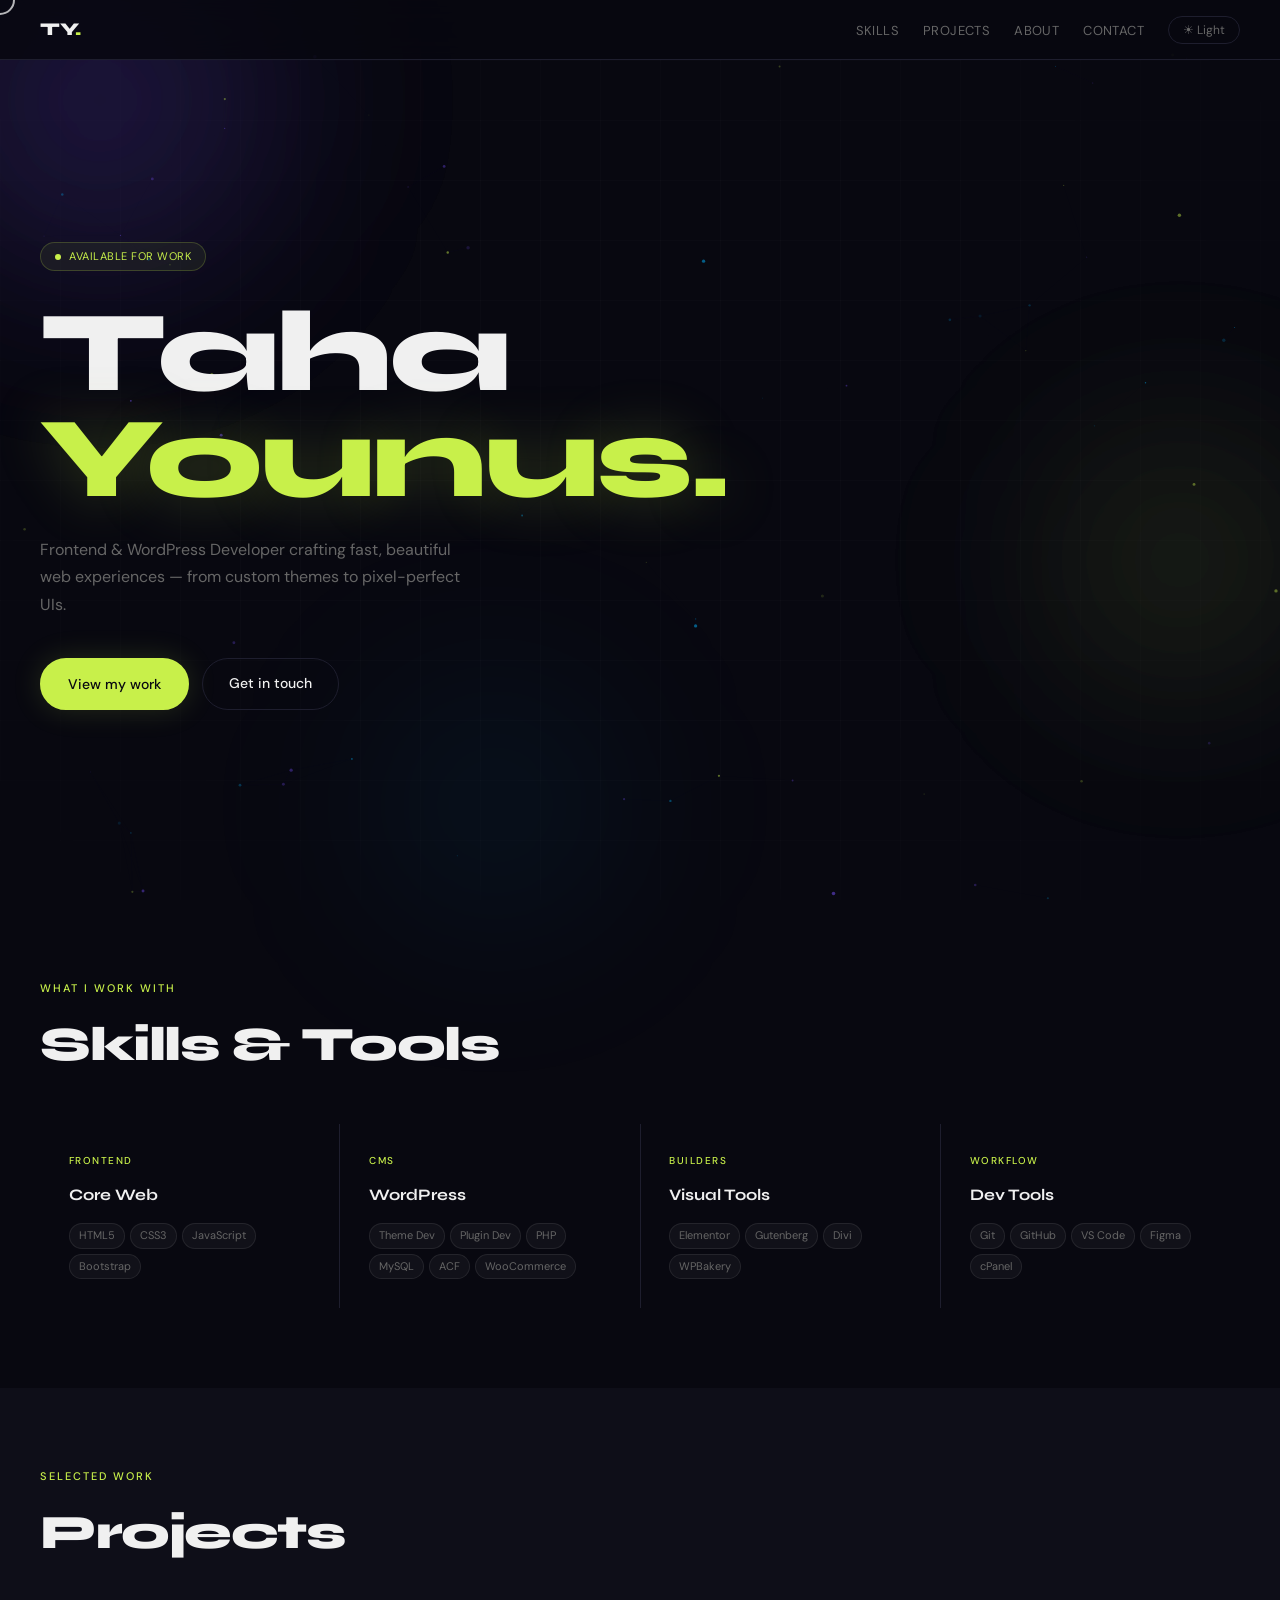
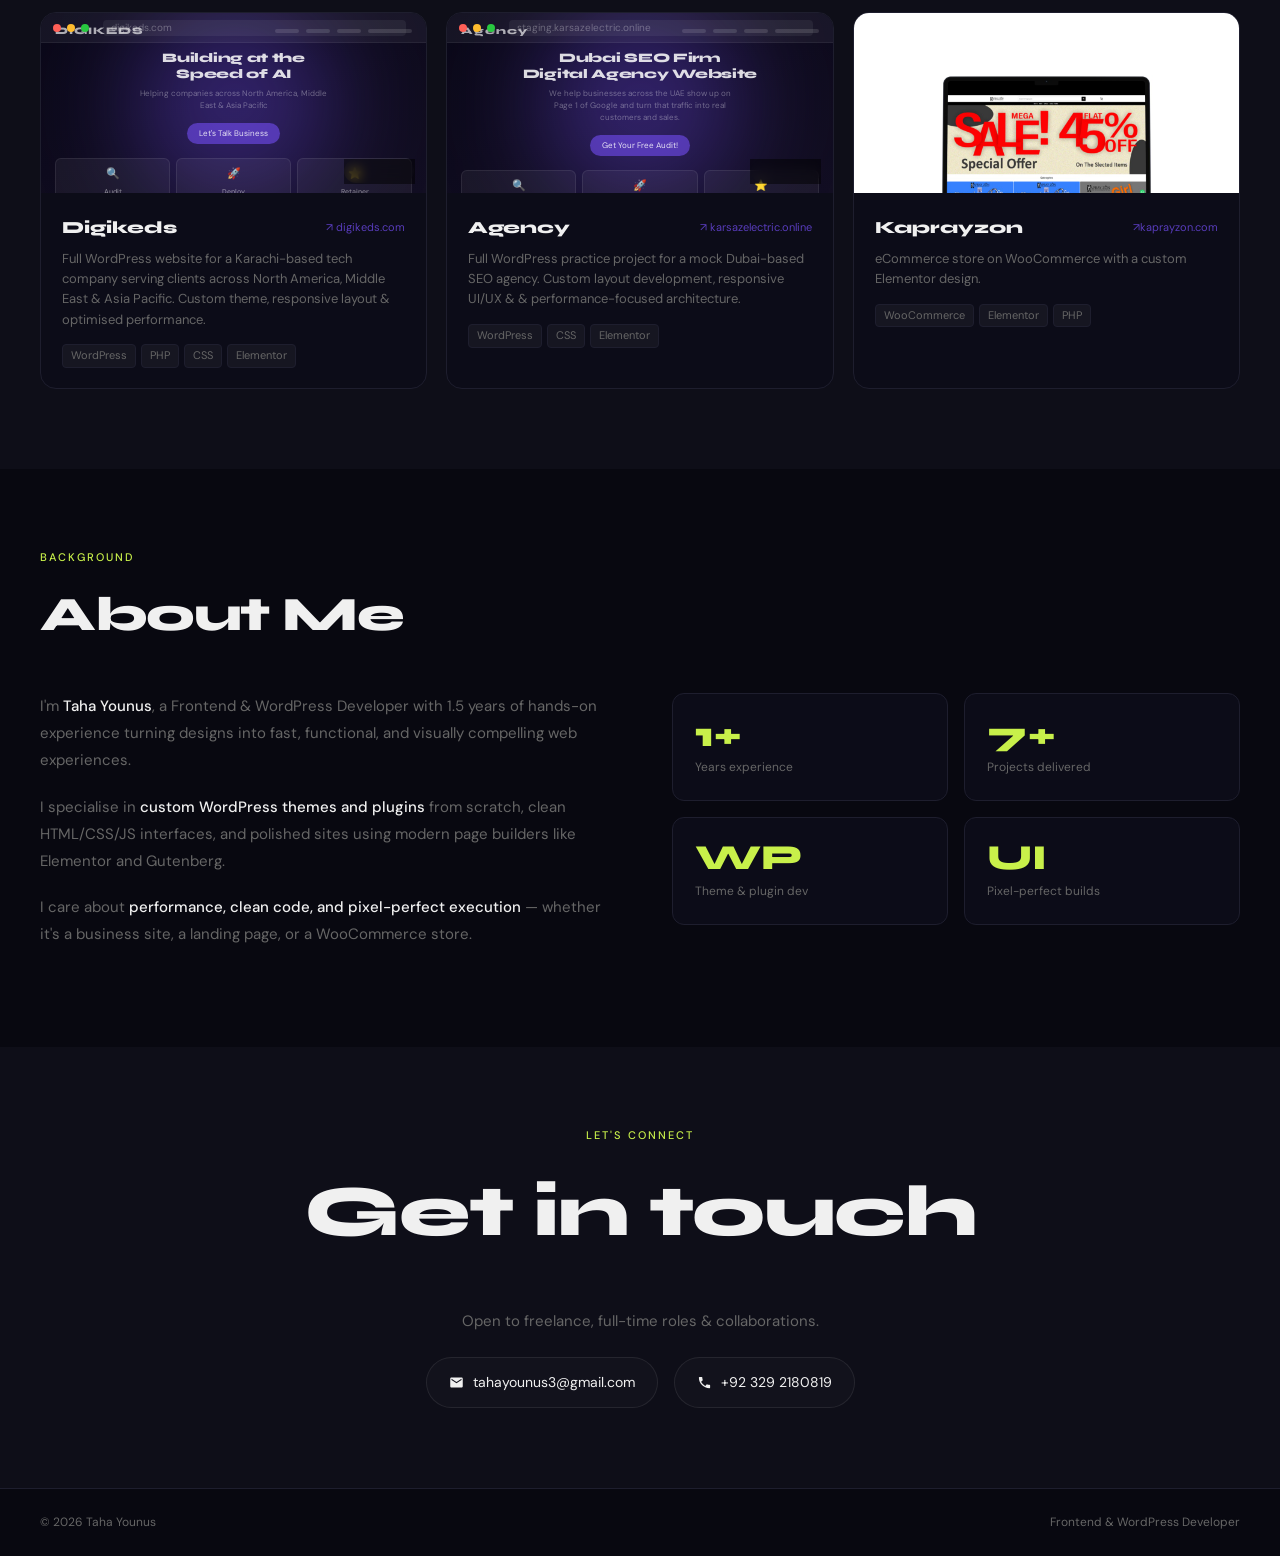
==== index.html @ 1179980c "Add files via upload" ====
<!doctype html><html lang="en"><head><meta charset="UTF-8" /><meta name="viewport" content="width=device-width, initial-scale=1.0" /><title>TY.Portfolio</title><link rel="stylesheet" href="./assets/style.css" /><link rel="stylesheet" href="./assets/responsive.css" /><link rel="icon" type="image/svg+xml" 
  href="data:image/svg+xml,<svg xmlns='http://www.w3.org/2000/svg' viewBox='0 0 100 100'><circle cx='50' cy='50' r='48' fill='%23111'/><text x='50%25' y='52%25' dominant-baseline='central' text-anchor='middle' font-family='sans-serif' font-weight='900' font-size='42' fill='%23ffffff'>TY<tspan fill='%23c8f04a'>.</tspan></text></svg>"></head><body><div class="cursor-outline"></div><div class="orb orb1"></div><div class="orb orb2"></div><div class="orb orb1"></div><div class="orb orb2"></div><div class="orb orb3"></div><div class="grid-overlay"></div><canvas id="bgc"></canvas><div class="wrap"><nav><div class="logo">TY<span class="logo-dot">.</span></div><div class="nav-right"><ul class="nav-links"><li><a href="#skills">Skills</a></li><li><a href="#projects">Projects</a></li><li><a href="#about">About</a></li><li><a href="#contact">Contact</a></li></ul><button class="mode-btn" id="modeBtn">☀ Light</button></div></nav><section class="hero"><div class="hero-badge"><span class="badge-dot"></span> Available for work </div><h1 class="hero-title"> Taha<br /><span class="hero-title-accent">Younus.</span></h1><p class="hero-sub"> Frontend &amp; WordPress Developer crafting fast, beautiful web experiences — from custom themes to pixel-perfect UIs. </p><div class="hero-btns"><a href="#projects" class="btn btn-primary">View my work</a><a href="#contact" class="btn btn-outline">Get in touch</a></div></section><section class="section" id="skills"><div class="sr"><p class="section-label">What I work with</p></div><div class="sr d1"><h2 class="section-title">Skills &amp; Tools</h2></div><div class="skills-wrap sr d2"><div class="skill-card"><p class="skill-cat">Frontend</p><h3>Core Web</h3><div class="tags"><span class="tag">HTML5</span><span class="tag">CSS3</span><span class="tag">JavaScript</span><span class="tag">Bootstrap</span></div></div><div class="skill-card"><p class="skill-cat">CMS</p><h3>WordPress</h3><div class="tags"><span class="tag">Theme Dev</span><span class="tag">Plugin Dev</span><span class="tag">PHP</span><span class="tag">MySQL</span><span class="tag">ACF</span><span class="tag">WooCommerce</span></div></div><div class="skill-card"><p class="skill-cat">Builders</p><h3>Visual Tools</h3><div class="tags"><span class="tag">Elementor</span><span class="tag">Gutenberg</span><span class="tag">Divi</span><span class="tag">WPBakery</span></div></div><div class="skill-card"><p class="skill-cat">Workflow</p><h3>Dev Tools</h3><div class="tags"><span class="tag">Git</span><span class="tag">GitHub</span><span class="tag">VS Code</span><span class="tag">Figma</span><span class="tag">cPanel</span></div></div></div></section><section class="section projects-section" id="projects"><div class="sr"><p class="section-label">Selected work</p></div><div class="sr d1"><h2 class="section-title">Projects</h2></div><div class="proj-grid"><div class="proj-card sr-s d1"><div class="proj-thumb t1"><div class="proj-glow"></div><div class="browser-bar"><span class="bdot r"></span><span class="bdot y"></span><span class="bdot g"></span><div class="url-bar">digikeds.com</div></div><div class="site-preview"><div class="fake-nav"><div class="fake-logo">DIGIKEDS</div><div class="fake-links"><div class="fake-link"></div><div class="fake-link"></div><div class="fake-link"></div><div class="fake-link" style="width:44px"></div></div></div><div class="fake-hero"><div class="fake-h1">Building at the<br />Speed of AI</div><div class="fake-sub"> Helping companies across North America, Middle East &amp; Asia Pacific </div><div class="fake-cta">Let's Talk Business</div></div><div class="fake-cards"><div class="fake-card"><div class="fake-icon">🔍</div><div class="fake-card-t">Audit</div></div><div class="fake-card"><div class="fake-icon">🚀</div><div class="fake-card-t">Deploy</div></div><div class="fake-card"><div class="fake-icon">⭐</div><div class="fake-card-t">Retainer</div></div></div></div><div class="live-badge"><span class="live-dot"></span> Live site </div></div><div class="proj-info"><div class="proj-meta"><h3>Digikeds</h3><a class="proj-ext-link" href="https://digikeds.com" target="_blank" rel="noopener" >↗ digikeds.com</a ></div><p> Full WordPress website for a Karachi-based tech company serving clients across North America, Middle East &amp; Asia Pacific. Custom theme, responsive layout &amp; optimised performance. </p><div class="proj-tech"><span>WordPress</span><span>PHP</span><span>CSS</span><span>Elementor</span></div></div></div><div class="proj-card sr-s d2"><div class="proj-thumb t1"><div class="proj-glow"></div><div class="browser-bar"><span class="bdot r"></span><span class="bdot y"></span><span class="bdot g"></span><div class="url-bar">staging.karsazelectric.online</div></div><div class="site-preview"><div class="fake-nav"><div class="fake-logo">Agency</div><div class="fake-links"><div class="fake-link"></div><div class="fake-link"></div><div class="fake-link"></div><div class="fake-link" style="width:44px"></div></div></div><div class="fake-hero"><div class="fake-h1"> Dubai SEO Firm<br />Digital Agency Website </div><div class="fake-sub"> We help businesses across the UAE show up on Page 1 of Google and turn that traffic into real customers and sales. </div><div class="fake-cta">Get Your Free Audit!</div></div><div class="fake-cards"><div class="fake-card"><div class="fake-icon">🔍</div><div class="fake-card-t">Audit</div></div><div class="fake-card"><div class="fake-icon">🚀</div><div class="fake-card-t">Deploy</div></div><div class="fake-card"><div class="fake-icon">⭐</div><div class="fake-card-t">Retainer</div></div></div></div><div class="live-badge"><span class="live-dot"></span> Live site </div></div><div class="proj-info"><div class="proj-meta"><h3>Agency</h3><a class="proj-ext-link" href="https://staging.karsazelectric.online" target="_blank" rel="noopener" >↗ karsazelectric.online</a ></div><p> Full WordPress practice project for a mock Dubai-based SEO agency. Custom layout development, responsive UI/UX &amp; & performance-focused architecture. </p><div class="proj-tech"><span>WordPress</span><span>CSS</span><span>Elementor</span></div></div></div><div class="proj-card sr-s d3"><div class="proj-thumb t3"><img src="./assets/smartmockups_lzhh2l6t.jpg" width="100%" alt="" /></div><div class="proj-info"><div class="proj-meta"><h3>Kaprayzon</h3><a class="proj-ext-link" href="https://staging.karsazelectric.online" target="_blank" rel="noopener" >↗kaprayzon.com</a ></div><p> eCommerce store on WooCommerce with a custom Elementor design. </p><div class="proj-tech"><span>WooCommerce</span><span>Elementor</span><span>PHP</span></div></div></div></div></section><section class="section" id="about"><div class="sr"><p class="section-label">Background</p></div><div class="sr d1"><h2 class="section-title">About Me</h2></div><div class="about-grid"><div class="about-text sr-l d2"><p> I'm <strong>Taha Younus</strong>, a Frontend &amp; WordPress Developer with 1.5 years of hands-on experience turning designs into fast, functional, and visually compelling web experiences. </p><p> I specialise in <strong>custom WordPress themes and plugins</strong> from scratch, clean HTML/CSS/JS interfaces, and polished sites using modern page builders like Elementor and Gutenberg. </p><p> I care about <strong >performance, clean code, and pixel-perfect execution</strong > — whether it's a business site, a landing page, or a WooCommerce store. </p></div><div class="stats-grid sr-r d2"><div class="stat-card"><div class="stat-num">1+</div><div class="stat-lbl">Years experience</div></div><div class="stat-card"><div class="stat-num">7+</div><div class="stat-lbl">Projects delivered</div></div><div class="stat-card"><div class="stat-num">WP</div><div class="stat-lbl">Theme &amp; plugin dev</div></div><div class="stat-card"><div class="stat-num">UI</div><div class="stat-lbl">Pixel-perfect builds</div></div></div></div></section><section class="section contact-section" id="contact"><div class="sr"><p class="section-label">Let's connect</p></div><div class="sr d1"><h2 class="section-title">Get in touch</h2></div><p class="contact-desc sr d2"> Open to freelance, full-time roles &amp; collaborations. </p><div class="contact-wrap sr d3"><a class="contact-link" href="mailto:tahayounus3@gmail.com"><svg viewBox="0 0 24 24"><path d="M20 4H4c-1.1 0-2 .9-2 2v12c0 1.1.9 2 2 2h16c1.1 0 2-.9 2-2V6c0-1.1-.9-2-2-2zm0 4-8 5-8-5V6l8 5 8-5v2z" /></svg> tahayounus3@gmail.com </a><a class="contact-link" href="tel:+923292180819"><svg viewBox="0 0 24 24"><path d="M6.6 10.8c1.4 2.8 3.8 5.1 6.6 6.6l2.2-2.2c.3-.3.7-.4 1-.2 1.1.4 2.3.6 3.6.6.6 0 1 .4 1 1V20c0 .6-.4 1-1 1-9.4 0-17-7.6-17-17 0-.6.4-1 1-1h3.5c.6 0 1 .4 1 1 0 1.3.2 2.5.6 3.6.1.3 0 .7-.2 1L6.6 10.8z" /></svg> +92 329 2180819 </a></div></section><footer><span>© 2026 Taha Younus</span><span>Frontend &amp; WordPress Developer</span></footer></div><script src="./assets/script.js"></script></body></html>
---- assets/style.css ----
@import url(https://fonts.googleapis.com/css2?family=Syne:wght@700;800&family=DM+Sans:wght@300;400;500&display=swap);*,*::before,*::after{margin:0;padding:0;box-sizing:border-box}:root{--bg:#080810;--bg2:#0e0e18;--bg3:#13131e;--accent:#c8f04a;--accent2:#a8d93a;--text:#f0f0f0;--muted:#666;--border:#1e1e2e;--card:#0c0c18;--nav-bg:rgba(8, 8, 16, 0.85);--font-head:'Syne', sans-serif;--font-body:'DM Sans', sans-serif;--radius-sm:8px;--radius-md:12px;--radius-lg:16px}body.light{--bg:#f7f7f2;--bg2:#f0f0e8;--bg3:#e8e8de;--accent:#5a8a00;--accent2:#4a7800;--text:#111111;--muted:#888;--border:#ddddd4;--card:#ffffff;--nav-bg:rgba(247, 247, 242, 0.9)}html{scroll-behavior:smooth}body{font-family:var(--font-body);font-size:15px;line-height:1.6;background:var(--bg);color:var(--text);overflow-x:hidden;transition:background 0.4s,color 0.4s}a{text-decoration:none;color:inherit}.cursor-outline{width:30px;height:30px;border:2px solid rgb(255 255 255 / .7);position:fixed;top:0;left:0;transform:translate(-50%,-50%);border-radius:50%;z-index:9999;pointer-events:none;transition:width 0.2s,height 0.2s,border-color 0.3s,background-color 0.3s}body.light .cursor-outline{border-color:rgb(0 0 0 / .6)}.cursor-hover-active .cursor-outline{width:45px;height:45px;background-color:rgb(120 80 255 / .1);border-color:#7850ff}body.light .cursor-hover-active .cursor-outline{background-color:rgb(0 0 0 / .05);border-color:#000}body.light-mode .cursor-hover-active .cursor-outline{border-color:#007bff;background-color:rgb(0 123 255 / .1)}.orb{position:fixed;border-radius:50%;filter:blur(90px);pointer-events:none;z-index:0;animation:orbFloat linear infinite;transition:background 0.4s}.orb1{width:500px;height:500px;background:radial-gradient(circle,rgb(120 80 255 / .15) 0%,transparent 70%);top:-150px;left:-150px;animation-duration:22s}.orb2{width:400px;height:400px;background:radial-gradient(circle,rgb(200 240 74 / .08) 0%,transparent 70%);top:40%;right:-100px;animation-duration:28s;animation-delay:-10s}.orb3{width:350px;height:350px;background:radial-gradient(circle,rgb(0 180 255 / .1) 0%,transparent 70%);bottom:-80px;left:25%;animation-duration:20s;animation-delay:-6s}body.light .orb1{background:radial-gradient(circle,rgb(120 80 255 / .07) 0%,transparent 70%)}body.light .orb2{background:radial-gradient(circle,rgb(90 138 0 / .07) 0%,transparent 70%)}body.light .orb3{background:radial-gradient(circle,rgb(0 140 255 / .07) 0%,transparent 70%)}@keyframes orbFloat{0%{transform:translate(0,0)}33%{transform:translate(40px,-30px)}66%{transform:translate(-20px,40px)}100%{transform:translate(0,0)}}#bgc{position:fixed;inset:0;z-index:0;pointer-events:none}.grid-overlay{position:fixed;inset:0;z-index:0;pointer-events:none;background-image:linear-gradient(rgb(255 255 255 / .015) 1px,transparent 1px),linear-gradient(90deg,rgb(255 255 255 / .015) 1px,transparent 1px);background-size:60px 60px;mask-image:radial-gradient(ellipse 80% 80% at 50% 50%,black 40%,transparent 100%)}body.light .grid-overlay{background-image:linear-gradient(rgb(0 0 0 / .025) 1px,transparent 1px),linear-gradient(90deg,rgb(0 0 0 / .025) 1px,transparent 1px)}.wrap{position:relative;z-index:1}nav{position:fixed;top:0;left:0;right:0;z-index:100;height:60px;padding:0 2.5rem;display:flex;align-items:center;justify-content:space-between;background:var(--nav-bg);border-bottom:1px solid var(--border);backdrop-filter:blur(18px);transition:background 0.4s,border-color 0.4s}.logo{font-family:var(--font-head);font-size:18px;font-weight:800;color:var(--text);transition:color 0.4s}.logo-dot{color:var(--accent)}.nav-right{display:flex;align-items:center;gap:1.5rem}.nav-links{display:flex;gap:1.5rem;list-style:none}.nav-links a{font-size:13px;letter-spacing:.4px;text-transform:uppercase;color:var(--muted);transition:color 0.2s}.nav-links a:hover{color:var(--text)}.mode-btn{padding:5px 14px;border-radius:100px;font-size:12px;font-family:var(--font-body);cursor:pointer;border:1px solid var(--border);color:var(--muted);background:#fff0;transition:all 0.2s}.mode-btn:hover{border-color:var(--accent);color:var(--text)}.hero{min-height:100vh;display:flex;flex-direction:column;justify-content:center;padding:100px 2.5rem 3rem;max-width:900px}.hero-badge{display:inline-flex;align-items:center;gap:8px;background:rgb(200 240 74 / .06);border:1px solid rgb(200 240 74 / .2);border-radius:100px;padding:5px 14px;font-size:11px;letter-spacing:.5px;text-transform:uppercase;color:var(--accent);width:fit-content;margin-bottom:1.8rem;opacity:0;animation:slideUp 0.8s 0.2s forwards}body.light .hero-badge{background:rgb(90 138 0 / .07);border-color:rgb(90 138 0 / .25)}.badge-dot{width:6px;height:6px;border-radius:50%;background:currentColor;animation:badgeBlink 2s infinite}@keyframes badgeBlink{0%,100%{opacity:1}50%{opacity:.3}}.hero-title{font-family:var(--font-head);font-size:clamp(3.5rem, 9vw, 7.5rem);font-weight:800;line-height:.92;letter-spacing:-3px;margin-bottom:1.5rem;opacity:0;animation:slideUp 0.8s 0.4s forwards}.hero-title-accent{color:var(--accent);text-shadow:0 0 60px rgb(200 240 74 / .25)}body.light .hero-title-accent{text-shadow:0 0 40px rgb(90 138 0 / .15)}.hero-sub{max-width:440px;color:var(--muted);font-size:16px;margin-bottom:2.5rem;line-height:1.7;opacity:0;animation:slideUp 0.8s 0.6s forwards;transition:color 0.4s}.hero-btns{display:flex;gap:.8rem;flex-wrap:wrap;opacity:0;animation:slideUp 0.8s 0.8s forwards}@keyframes slideUp{from{opacity:0;transform:translateY(40px)}to{opacity:1;transform:translateY(0)}}.btn{padding:13px 26px;border-radius:100px;font-size:14px;font-weight:500;font-family:var(--font-body);display:inline-block;cursor:pointer;transition:transform 0.2s,box-shadow 0.2s,opacity 0.2s,background 0.2s}.btn:hover{transform:translateY(-2px)}.btn-primary{background:var(--accent);color:#080810;border:2px solid var(--accent);box-shadow:0 0 30px rgb(200 240 74 / .15)}body.light .btn-primary{color:#fff;box-shadow:0 0 20px rgb(90 138 0 / .2)}.btn-primary:hover{background:var(--accent2);box-shadow:0 0 50px rgb(200 240 74 / .3)}.btn-outline{background:#fff0;color:var(--text);border:1px solid var(--border)}.btn-outline:hover{border-color:var(--muted);background:var(--bg3)}.section{padding:5rem 2.5rem}.section-label{font-size:11px;letter-spacing:2px;text-transform:uppercase;font-weight:500;color:var(--accent);margin-bottom:.6rem}.section-title{font-family:var(--font-head);font-size:clamp(2rem, 4vw, 3rem);font-weight:800;letter-spacing:-1.5px;color:var(--text);margin-bottom:2.5rem;transition:color 0.4s}.skills-wrap{display:grid;grid-template-columns:repeat(4,1fr);gap:1px;background:var(--border);transition:background 0.4s}.skill-card{background:var(--bg);padding:1.8rem;transition:background 0.3s;position:relative;overflow:hidden}body.light .skill-card{background:var(--card)}.skill-card::before{content:'';position:absolute;inset:0;background:radial-gradient(circle at 50% 0%,rgb(120 80 255 / .06),transparent 70%);opacity:0;transition:opacity 0.3s}.skill-card:hover{background:var(--bg3)}.skill-card:hover::before{opacity:1}body.light .skill-card:hover{background:var(--bg2)}.skill-cat{font-size:10px;letter-spacing:1.5px;text-transform:uppercase;font-weight:500;color:var(--accent);margin-bottom:.8rem}.skill-card h3{font-family:var(--font-head);font-size:16px;font-weight:700;color:var(--text);margin-bottom:1rem;transition:color 0.4s}.tags{display:flex;flex-wrap:wrap;gap:5px}.tag{padding:3px 9px;background:rgb(255 255 255 / .04);border:1px solid rgb(255 255 255 / .08);border-radius:100px;font-size:11px;color:var(--muted);transition:all 0.2s}body.light .tag{background:rgb(0 0 0 / .04);border-color:rgb(0 0 0 / .1)}.tag:hover{color:var(--text);border-color:var(--accent);background:rgb(200 240 74 / .05)}.projects-section{background:var(--bg2);transition:background 0.4s}.proj-grid{display:grid;grid-template-columns:repeat(3,1fr);gap:1.2rem}.proj-card{background:var(--card);border:1px solid var(--border);border-radius:var(--radius-lg);overflow:hidden;transition:transform 0.3s,box-shadow 0.3s,background 0.4s,border-color 0.4s;cursor:pointer}.proj-card:hover{transform:translateY(-6px);box-shadow:0 24px 60px rgb(0 0 0 / .4),0 0 40px rgb(120 80 255 / .08)}body.light .proj-card:hover{box-shadow:0 16px 40px rgb(0 0 0 / .1),0 0 20px rgb(100 80 200 / .06)}.browser-bar{height:30px;background:rgb(255 255 255 / .05);display:flex;align-items:center;padding:0 12px;gap:6px;border-bottom:1px solid rgb(255 255 255 / .06);position:relative;z-index:2}body.light .browser-bar{background:rgb(0 0 0 / .05);border-color:rgb(0 0 0 / .07)}.bdot{width:8px;height:8px;border-radius:50%}.bdot.r{background:#ff5f57}.bdot.y{background:#febc2e}.bdot.g{background:#28c840}.url-bar{flex:1;margin:0 8px;height:16px;background:rgb(255 255 255 / .06);border-radius:4px;display:flex;align-items:center;padding:0 8px;font-size:10px;color:rgb(255 255 255 / .3)}body.light .url-bar{background:rgb(0 0 0 / .06);color:rgb(0 0 0 / .3)}.proj-thumb{height:180px;position:relative;overflow:hidden}.proj-thumb.t1{background:linear-gradient(160deg,#0a0818 0%,#120e22 100%)}.proj-thumb.t2{background:linear-gradient(160deg,#1a0e0e 0%,#2a1520 100%)}.proj-thumb.t3{background:linear-gradient(160deg,#0e1a10 0%,#152215 100%)}body.light .proj-thumb.t1{background:linear-gradient(160deg,#ece8fc 0%,#ddd8f8 100%)}body.light .proj-thumb.t2{background:linear-gradient(160deg,#fce8ec 0%,#f8d8e0 100%)}body.light .proj-thumb.t3{background:linear-gradient(160deg,#e8fcea 0%,#d8f8dc 100%)}.proj-glow{position:absolute;width:200px;height:200px;border-radius:50%;filter:blur(50px);top:50%;left:50%;transform:translate(-50%,-50%);transition:transform 0.5s}.proj-card:hover .proj-glow{transform:translate(-50%,-50%) scale(1.4)}.t1 .proj-glow{background:rgb(120 80 255 / .35)}.t2 .proj-glow{background:rgb(255 80 120 / .3)}.t3 .proj-glow{background:rgb(80 200 120 / .3)}body.light .t1 .proj-glow{background:rgb(120 80 255 / .2)}body.light .t2 .proj-glow{background:rgb(255 80 120 / .2)}body.light .t3 .proj-glow{background:rgb(80 200 120 / .2)}.site-preview{position:absolute;top:0;left:0;right:0;bottom:0;padding:10px 14px;z-index:1}.fake-nav{display:flex;align-items:center;justify-content:space-between;margin-bottom:8px}.fake-logo{font-family:var(--font-head);font-size:10px;font-weight:800;color:rgb(255 255 255 / .65);letter-spacing:1px}body.light .fake-logo{color:rgb(0 0 0 / .5)}.fake-links{display:flex;gap:7px}.fake-link{width:24px;height:4px;border-radius:3px;background:rgb(255 255 255 / .12)}body.light .fake-link{background:rgb(0 0 0 / .1)}.fake-hero{text-align:center;padding:4px 0 8px}.fake-h1{font-family:var(--font-head);font-size:13px;font-weight:800;color:rgb(255 255 255 / .85);letter-spacing:-.3px;margin-bottom:5px;line-height:1.2}body.light .fake-h1{color:rgb(0 0 0 / .75)}.fake-sub{font-size:8px;color:rgb(255 255 255 / .35);max-width:200px;margin:0 auto 8px;line-height:1.5}body.light .fake-sub{color:rgb(0 0 0 / .4)}.fake-cta{display:inline-block;padding:4px 12px;background:rgb(120 80 255 / .55);border-radius:100px;font-size:8px;color:rgb(255 255 255 / .85)}body.light .fake-cta{background:rgb(90 138 0 / .55)}.fake-cards{display:flex;gap:6px;margin-top:6px}.fake-card{flex:1;background:rgb(255 255 255 / .05);border:1px solid rgb(255 255 255 / .08);border-radius:6px;padding:6px;text-align:center}body.light .fake-card{background:rgb(0 0 0 / .04);border-color:rgb(0 0 0 / .08)}.fake-icon{font-size:11px;margin-bottom:3px}.fake-card-t{font-size:7px;color:rgb(255 255 255 / .45);font-weight:500}body.light .fake-card-t{color:rgb(0 0 0 / .4)}.proj-num{position:absolute;top:10px;left:12px;font-size:10px;letter-spacing:2px;color:rgb(255 255 255 / .15);z-index:3}body.light .proj-num{color:rgb(0 0 0 / .15)}.proj-icon{position:absolute;top:50%;left:50%;transform:translate(-50%,-50%);font-size:2.8rem;opacity:.12;z-index:1}.live-badge{position:absolute;bottom:10px;right:12px;z-index:3;display:flex;align-items:center;gap:5px;background:rgb(0 0 0 / .5);backdrop-filter:blur(6px);border:1px solid rgb(255 255 255 / .1);border-radius:100px;padding:3px 10px;font-size:10px;color:rgb(255 255 255 / .6)}body.light .live-badge{color:rgb(0 0 0 / .5);background:rgb(255 255 255 / .6)}.live-dot{width:5px;height:5px;border-radius:50%;background:#28c840;animation:liveBlink 1.5s infinite}@keyframes liveBlink{0%,100%{opacity:1}50%{opacity:.3}}.proj-info{padding:1.3rem}.proj-meta{display:flex;align-items:center;justify-content:space-between;margin-bottom:.5rem}.proj-info h3{font-family:var(--font-head);font-size:17px;font-weight:800;color:var(--text);transition:color 0.4s}.proj-ext-link{font-size:11px;color:rgb(120 80 255 / .7);transition:color 0.2s}.proj-ext-link:hover{color:var(--accent)}.proj-info p{font-size:13px;color:var(--muted);margin-bottom:.9rem;line-height:1.55}.proj-tech{display:flex;flex-wrap:wrap;gap:5px}.proj-tech span{padding:2px 8px;border-radius:4px;font-size:11px;background:rgb(255 255 255 / .04);border:1px solid var(--border);color:var(--muted)}body.light .proj-tech span{background:rgb(0 0 0 / .04)}.about-grid{display:grid;grid-template-columns:1fr 1fr;gap:4rem;align-items:start}.about-text p{color:var(--muted);font-size:15px;line-height:1.8;margin-bottom:1.2rem;transition:color 0.4s}.about-text p strong{color:var(--text);font-weight:500;transition:color 0.4s}.stats-grid{display:grid;grid-template-columns:1fr 1fr;gap:1rem}.stat-card{padding:1.4rem;background:var(--card);border:1px solid var(--border);border-radius:var(--radius-md);transition:transform 0.2s,border-color 0.3s,background 0.4s}.stat-card:hover{transform:translateY(-3px);border-color:rgb(200 240 74 / .25)}body.light .stat-card:hover{border-color:rgb(90 138 0 / .25)}.stat-num{font-family:var(--font-head);font-size:2.2rem;font-weight:800;color:var(--accent);line-height:1}.stat-lbl{font-size:12px;color:var(--muted);margin-top:.4rem;transition:color 0.4s}.contact-section{text-align:center;background:var(--bg2);transition:background 0.4s}.contact-section .section-title{font-size:clamp(2.5rem, 6vw, 4.5rem)}.contact-desc{color:var(--muted);max-width:380px;margin:0 auto .5rem;font-size:15px;transition:color 0.4s}.contact-wrap{display:flex;justify-content:center;gap:1rem;flex-wrap:wrap;margin-top:1.5rem}.contact-link{display:inline-flex;align-items:center;gap:9px;padding:13px 22px;border-radius:100px;font-size:14px;background:rgb(255 255 255 / .02);border:1px solid rgb(255 255 255 / .08);color:var(--text);transition:all 0.25s}body.light .contact-link{background:rgb(0 0 0 / .02);border-color:rgb(0 0 0 / .1)}.contact-link:hover{border-color:var(--accent);color:var(--accent);transform:translateY(-2px);box-shadow:0 8px 30px rgb(200 240 74 / .1)}body.light .contact-link:hover{box-shadow:0 8px 20px rgb(90 138 0 / .1)}.contact-link svg{width:15px;height:15px;fill:currentColor;flex-shrink:0}footer{padding:1.5rem 2.5rem;border-top:1px solid var(--border);display:flex;justify-content:space-between;align-items:center;font-size:12px;color:var(--muted);position:relative;z-index:1;transition:border-color 0.4s,color 0.4s}.sr{opacity:0;transform:translateY(30px);transition:opacity 0.65s cubic-bezier(.22,1,.36,1),transform 0.65s cubic-bezier(.22,1,.36,1)}.sr-l{opacity:0;transform:translateX(-30px);transition:opacity 0.65s cubic-bezier(.22,1,.36,1),transform 0.65s cubic-bezier(.22,1,.36,1)}.sr-r{opacity:0;transform:translateX(30px);transition:opacity 0.65s cubic-bezier(.22,1,.36,1),transform 0.65s cubic-bezier(.22,1,.36,1)}.sr-s{opacity:0;transform:scale(.94);transition:opacity 0.6s cubic-bezier(.22,1,.36,1),transform 0.6s cubic-bezier(.22,1,.36,1)}.sr.in,.sr-l.in,.sr-r.in,.sr-s.in{opacity:1;transform:none}.d1{transition-delay:0.08s}.d2{transition-delay:0.16s}.d3{transition-delay:0.24s}.d4{transition-delay:0.32s}
---- assets/responsive.css ----
@media (max-width:900px){.skills-wrap{grid-template-columns:repeat(2,1fr)}.proj-grid{grid-template-columns:1fr 1fr}}@media (max-width:768px){.cursor-dot,.cursor-outline{display:none}*{cursor:auto!important}.about-grid{grid-template-columns:1fr;gap:2.5rem}.proj-grid{grid-template-columns:1fr}}@media (max-width:600px){nav{padding:0 1.2rem}.nav-links{display:none}.hero{padding:90px 1.2rem 2.5rem}.section{padding:4rem 1.2rem}.skills-wrap{grid-template-columns:1fr}footer{flex-direction:column;gap:.4rem;text-align:center}}
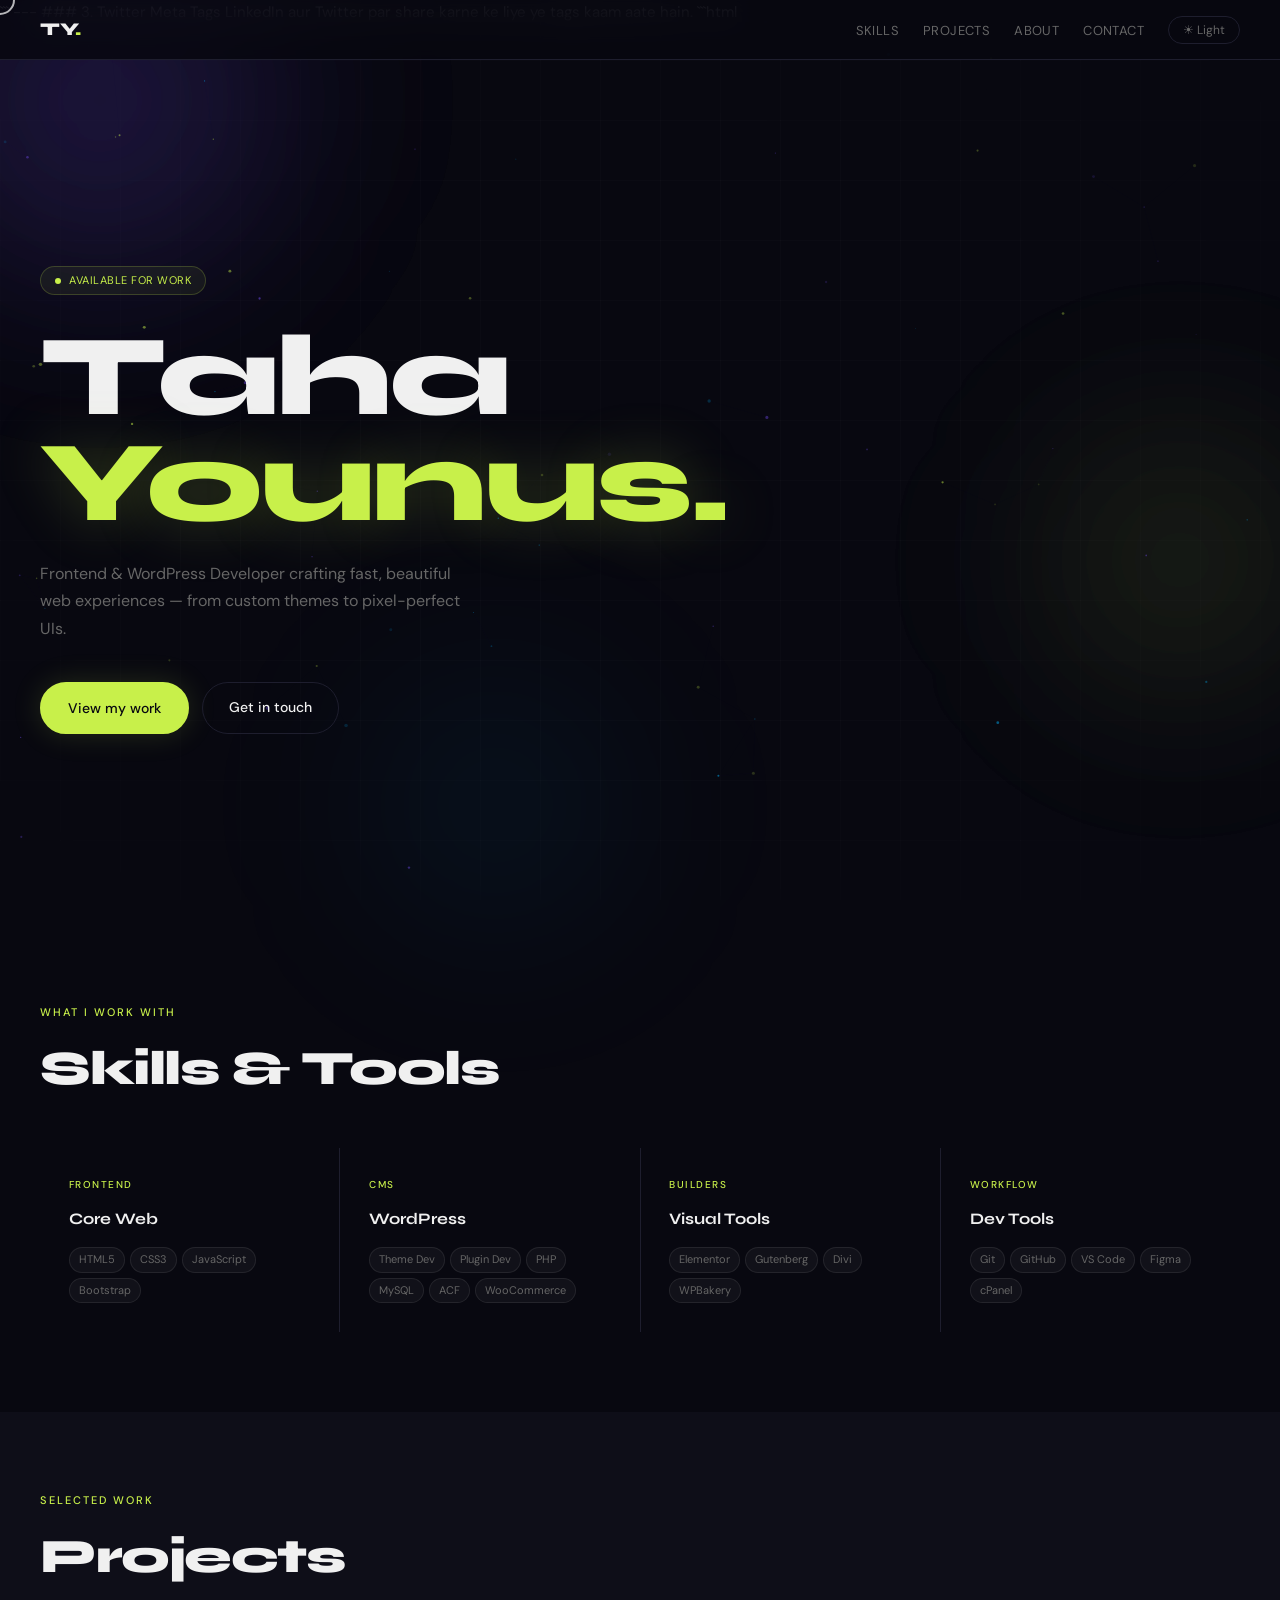
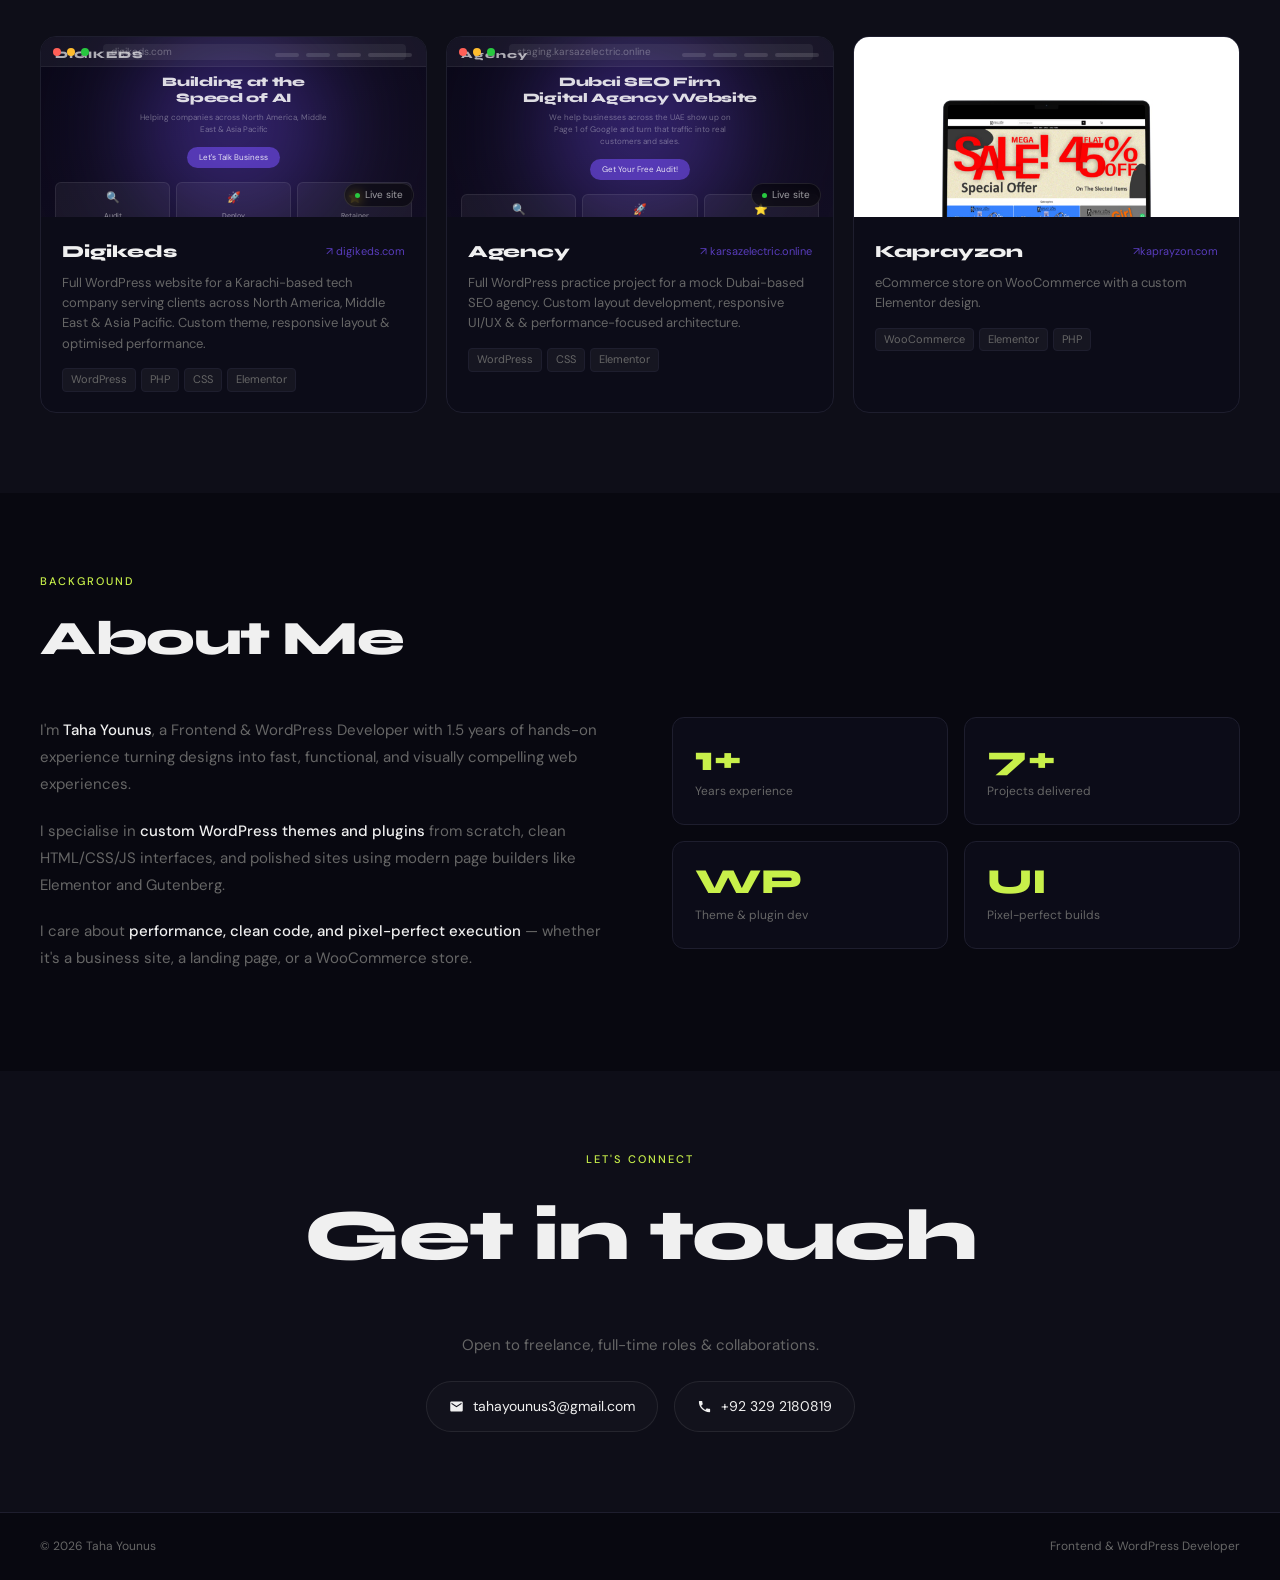
==== commit a5cb7128: "Add files via upload SEO Tags Added" ====
--- a/index.html
+++ b/index.html
@@ -1,2 +1,2 @@
-<!doctype html><html lang="en"><head><meta charset="UTF-8" /><meta name="viewport" content="width=device-width, initial-scale=1.0" /><title>TY.Portfolio</title><link rel="stylesheet" href="./assets/style.css" /><link rel="stylesheet" href="./assets/responsive.css" /><link rel="icon" type="image/svg+xml" 
+<!doctype html><html lang="en"><head><meta content="Taha Younus | Web & React Developer Portfolio"name=title><meta content="BSCS student and professional Web Developer specializing in React JS, UI/UX design, and CMS development. Check out my latest projects and skills."name=description><meta content="Taha Younus, Web Developer, React Developer, UI/UX Designer, Portfolio, BSCS, JavaScript, CMS Developer"name=keywords><meta content="Taha Younus"name=author><meta content="index, follow"name=robots><meta content=website property=og:type><meta content=https://tahayounus-codebase.github.io/ property=og:url><meta content="Taha Younus | Web & React Developer"property=og:title><meta content="Explore the portfolio of Taha Younus, a passionate Web Developer and UI/UX enthusiast."property=og:description><meta content=assets/og-image.jpg property=og:image>``` --- ### 3. Twitter Meta Tags LinkedIn aur Twitter par share karne ke liye ye tags kaam aate hain. ```html<meta content=summary_large_image property=twitter:card><meta content=https://tahayounus-codebase.github.io/ property=twitter:url><meta content="Taha Younus | Portfolio"property=twitter:title><meta content="Web Developer & React Specialist building modern digital experiences."property=twitter:description><meta content=assets/og-image.jpg property=twitter:image><meta charset="UTF-8" /><meta name="viewport" content="width=device-width, initial-scale=1.0" /><title>TY.Portfolio</title><link rel="stylesheet" href="./assets/style.css" /><link rel="stylesheet" href="./assets/responsive.css" /><link rel="icon" type="image/svg+xml" 
   href="data:image/svg+xml,<svg xmlns='http://www.w3.org/2000/svg' viewBox='0 0 100 100'><circle cx='50' cy='50' r='48' fill='%23111'/><text x='50%25' y='52%25' dominant-baseline='central' text-anchor='middle' font-family='sans-serif' font-weight='900' font-size='42' fill='%23ffffff'>TY<tspan fill='%23c8f04a'>.</tspan></text></svg>"></head><body><div class="cursor-outline"></div><div class="orb orb1"></div><div class="orb orb2"></div><div class="orb orb1"></div><div class="orb orb2"></div><div class="orb orb3"></div><div class="grid-overlay"></div><canvas id="bgc"></canvas><div class="wrap"><nav><div class="logo">TY<span class="logo-dot">.</span></div><div class="nav-right"><ul class="nav-links"><li><a href="#skills">Skills</a></li><li><a href="#projects">Projects</a></li><li><a href="#about">About</a></li><li><a href="#contact">Contact</a></li></ul><button class="mode-btn" id="modeBtn">☀ Light</button></div></nav><section class="hero"><div class="hero-badge"><span class="badge-dot"></span> Available for work </div><h1 class="hero-title"> Taha<br /><span class="hero-title-accent">Younus.</span></h1><p class="hero-sub"> Frontend &amp; WordPress Developer crafting fast, beautiful web experiences — from custom themes to pixel-perfect UIs. </p><div class="hero-btns"><a href="#projects" class="btn btn-primary">View my work</a><a href="#contact" class="btn btn-outline">Get in touch</a></div></section><section class="section" id="skills"><div class="sr"><p class="section-label">What I work with</p></div><div class="sr d1"><h2 class="section-title">Skills &amp; Tools</h2></div><div class="skills-wrap sr d2"><div class="skill-card"><p class="skill-cat">Frontend</p><h3>Core Web</h3><div class="tags"><span class="tag">HTML5</span><span class="tag">CSS3</span><span class="tag">JavaScript</span><span class="tag">Bootstrap</span></div></div><div class="skill-card"><p class="skill-cat">CMS</p><h3>WordPress</h3><div class="tags"><span class="tag">Theme Dev</span><span class="tag">Plugin Dev</span><span class="tag">PHP</span><span class="tag">MySQL</span><span class="tag">ACF</span><span class="tag">WooCommerce</span></div></div><div class="skill-card"><p class="skill-cat">Builders</p><h3>Visual Tools</h3><div class="tags"><span class="tag">Elementor</span><span class="tag">Gutenberg</span><span class="tag">Divi</span><span class="tag">WPBakery</span></div></div><div class="skill-card"><p class="skill-cat">Workflow</p><h3>Dev Tools</h3><div class="tags"><span class="tag">Git</span><span class="tag">GitHub</span><span class="tag">VS Code</span><span class="tag">Figma</span><span class="tag">cPanel</span></div></div></div></section><section class="section projects-section" id="projects"><div class="sr"><p class="section-label">Selected work</p></div><div class="sr d1"><h2 class="section-title">Projects</h2></div><div class="proj-grid"><div class="proj-card sr-s d1"><div class="proj-thumb t1"><div class="proj-glow"></div><div class="browser-bar"><span class="bdot r"></span><span class="bdot y"></span><span class="bdot g"></span><div class="url-bar">digikeds.com</div></div><div class="site-preview"><div class="fake-nav"><div class="fake-logo">DIGIKEDS</div><div class="fake-links"><div class="fake-link"></div><div class="fake-link"></div><div class="fake-link"></div><div class="fake-link" style="width:44px"></div></div></div><div class="fake-hero"><div class="fake-h1">Building at the<br />Speed of AI</div><div class="fake-sub"> Helping companies across North America, Middle East &amp; Asia Pacific </div><div class="fake-cta">Let's Talk Business</div></div><div class="fake-cards"><div class="fake-card"><div class="fake-icon">🔍</div><div class="fake-card-t">Audit</div></div><div class="fake-card"><div class="fake-icon">🚀</div><div class="fake-card-t">Deploy</div></div><div class="fake-card"><div class="fake-icon">⭐</div><div class="fake-card-t">Retainer</div></div></div></div><div class="live-badge"><span class="live-dot"></span> Live site </div></div><div class="proj-info"><div class="proj-meta"><h3>Digikeds</h3><a class="proj-ext-link" href="https://digikeds.com" target="_blank" rel="noopener" >↗ digikeds.com</a ></div><p> Full WordPress website for a Karachi-based tech company serving clients across North America, Middle East &amp; Asia Pacific. Custom theme, responsive layout &amp; optimised performance. </p><div class="proj-tech"><span>WordPress</span><span>PHP</span><span>CSS</span><span>Elementor</span></div></div></div><div class="proj-card sr-s d2"><div class="proj-thumb t1"><div class="proj-glow"></div><div class="browser-bar"><span class="bdot r"></span><span class="bdot y"></span><span class="bdot g"></span><div class="url-bar">staging.karsazelectric.online</div></div><div class="site-preview"><div class="fake-nav"><div class="fake-logo">Agency</div><div class="fake-links"><div class="fake-link"></div><div class="fake-link"></div><div class="fake-link"></div><div class="fake-link" style="width:44px"></div></div></div><div class="fake-hero"><div class="fake-h1"> Dubai SEO Firm<br />Digital Agency Website </div><div class="fake-sub"> We help businesses across the UAE show up on Page 1 of Google and turn that traffic into real customers and sales. </div><div class="fake-cta">Get Your Free Audit!</div></div><div class="fake-cards"><div class="fake-card"><div class="fake-icon">🔍</div><div class="fake-card-t">Audit</div></div><div class="fake-card"><div class="fake-icon">🚀</div><div class="fake-card-t">Deploy</div></div><div class="fake-card"><div class="fake-icon">⭐</div><div class="fake-card-t">Retainer</div></div></div></div><div class="live-badge"><span class="live-dot"></span> Live site </div></div><div class="proj-info"><div class="proj-meta"><h3>Agency</h3><a class="proj-ext-link" href="https://staging.karsazelectric.online" target="_blank" rel="noopener" >↗ karsazelectric.online</a ></div><p> Full WordPress practice project for a mock Dubai-based SEO agency. Custom layout development, responsive UI/UX &amp; & performance-focused architecture. </p><div class="proj-tech"><span>WordPress</span><span>CSS</span><span>Elementor</span></div></div></div><div class="proj-card sr-s d3"><div class="proj-thumb t3"><img src="./assets/smartmockups_lzhh2l6t.jpg" width="100%" alt="" /></div><div class="proj-info"><div class="proj-meta"><h3>Kaprayzon</h3><a class="proj-ext-link" href="https://staging.karsazelectric.online" target="_blank" rel="noopener" >↗kaprayzon.com</a ></div><p> eCommerce store on WooCommerce with a custom Elementor design. </p><div class="proj-tech"><span>WooCommerce</span><span>Elementor</span><span>PHP</span></div></div></div></div></section><section class="section" id="about"><div class="sr"><p class="section-label">Background</p></div><div class="sr d1"><h2 class="section-title">About Me</h2></div><div class="about-grid"><div class="about-text sr-l d2"><p> I'm <strong>Taha Younus</strong>, a Frontend &amp; WordPress Developer with 1.5 years of hands-on experience turning designs into fast, functional, and visually compelling web experiences. </p><p> I specialise in <strong>custom WordPress themes and plugins</strong> from scratch, clean HTML/CSS/JS interfaces, and polished sites using modern page builders like Elementor and Gutenberg. </p><p> I care about <strong >performance, clean code, and pixel-perfect execution</strong > — whether it's a business site, a landing page, or a WooCommerce store. </p></div><div class="stats-grid sr-r d2"><div class="stat-card"><div class="stat-num">1+</div><div class="stat-lbl">Years experience</div></div><div class="stat-card"><div class="stat-num">7+</div><div class="stat-lbl">Projects delivered</div></div><div class="stat-card"><div class="stat-num">WP</div><div class="stat-lbl">Theme &amp; plugin dev</div></div><div class="stat-card"><div class="stat-num">UI</div><div class="stat-lbl">Pixel-perfect builds</div></div></div></div></section><section class="section contact-section" id="contact"><div class="sr"><p class="section-label">Let's connect</p></div><div class="sr d1"><h2 class="section-title">Get in touch</h2></div><p class="contact-desc sr d2"> Open to freelance, full-time roles &amp; collaborations. </p><div class="contact-wrap sr d3"><a class="contact-link" href="mailto:tahayounus3@gmail.com"><svg viewBox="0 0 24 24"><path d="M20 4H4c-1.1 0-2 .9-2 2v12c0 1.1.9 2 2 2h16c1.1 0 2-.9 2-2V6c0-1.1-.9-2-2-2zm0 4-8 5-8-5V6l8 5 8-5v2z" /></svg> tahayounus3@gmail.com </a><a class="contact-link" href="tel:+923292180819"><svg viewBox="0 0 24 24"><path d="M6.6 10.8c1.4 2.8 3.8 5.1 6.6 6.6l2.2-2.2c.3-.3.7-.4 1-.2 1.1.4 2.3.6 3.6.6.6 0 1 .4 1 1V20c0 .6-.4 1-1 1-9.4 0-17-7.6-17-17 0-.6.4-1 1-1h3.5c.6 0 1 .4 1 1 0 1.3.2 2.5.6 3.6.1.3 0 .7-.2 1L6.6 10.8z" /></svg> +92 329 2180819 </a></div></section><footer><span>© 2026 Taha Younus</span><span>Frontend &amp; WordPress Developer</span></footer></div><script src="./assets/script.js"></script></body></html>
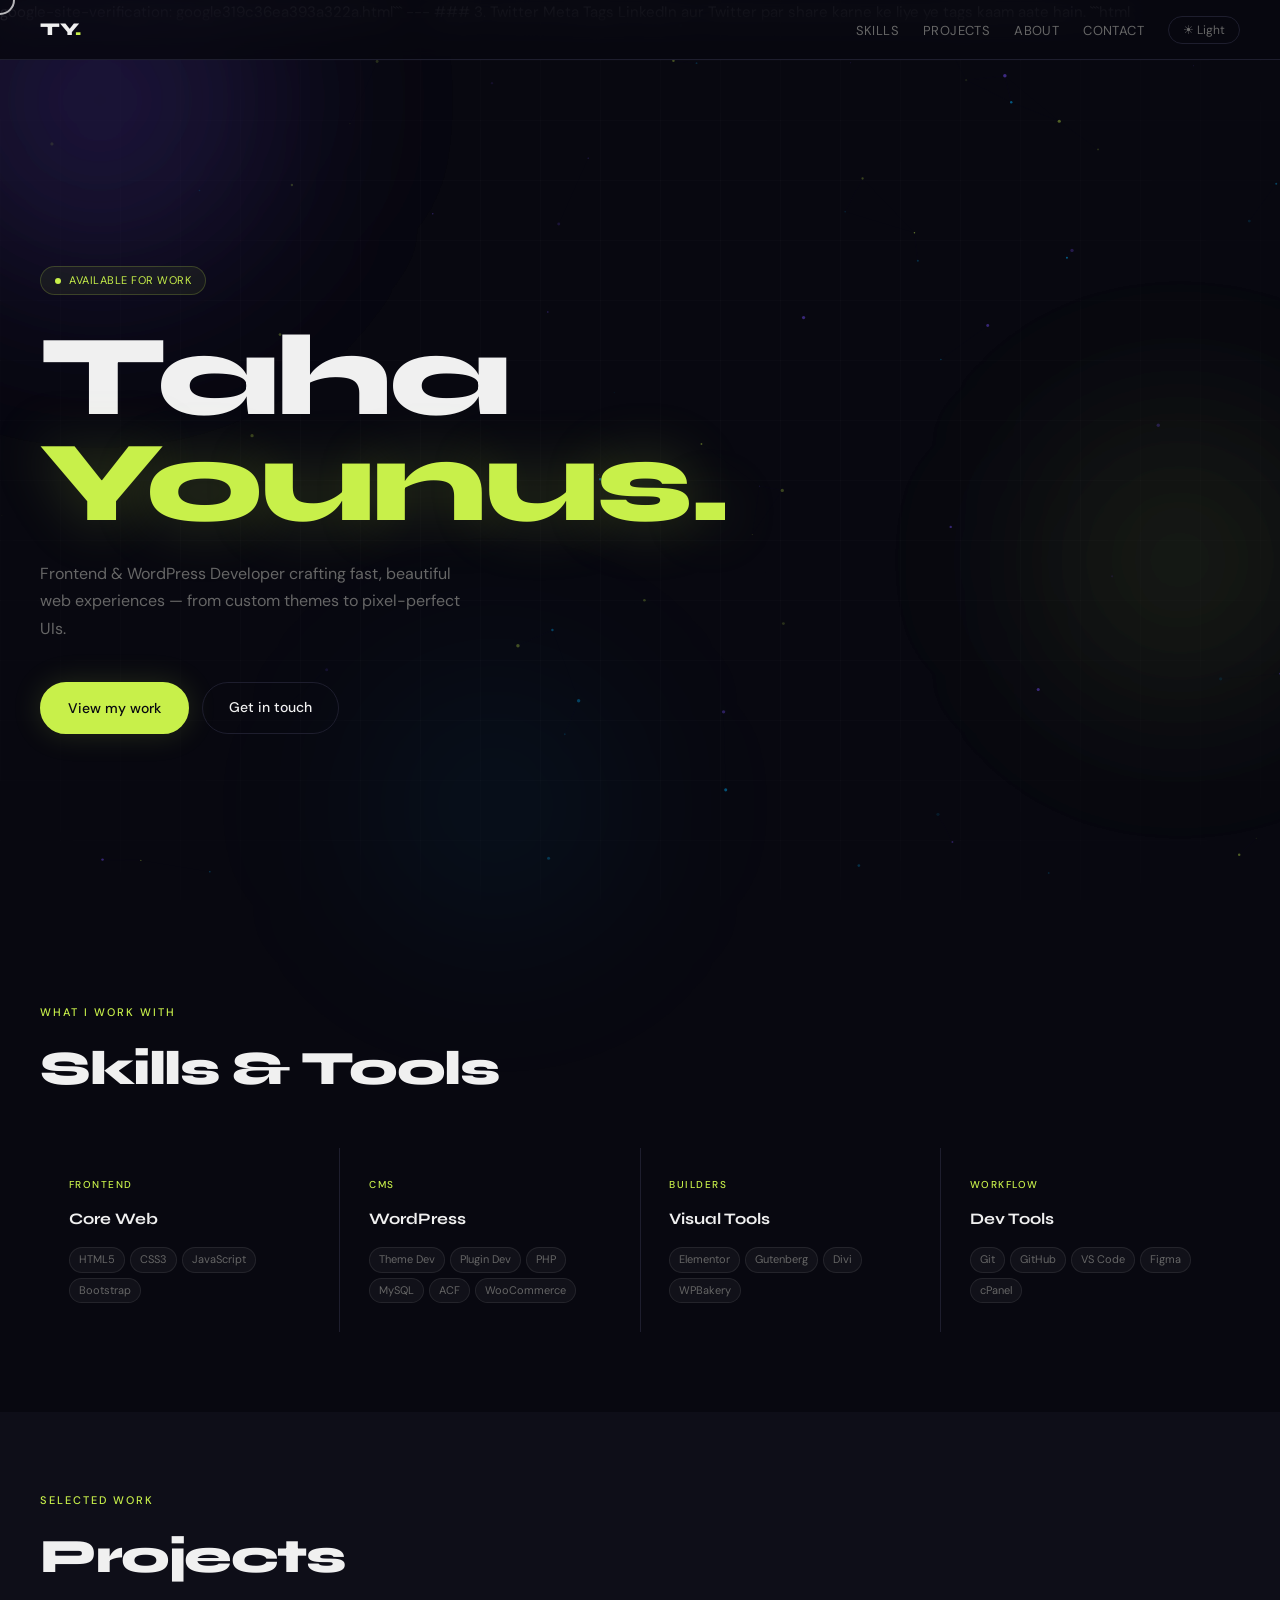
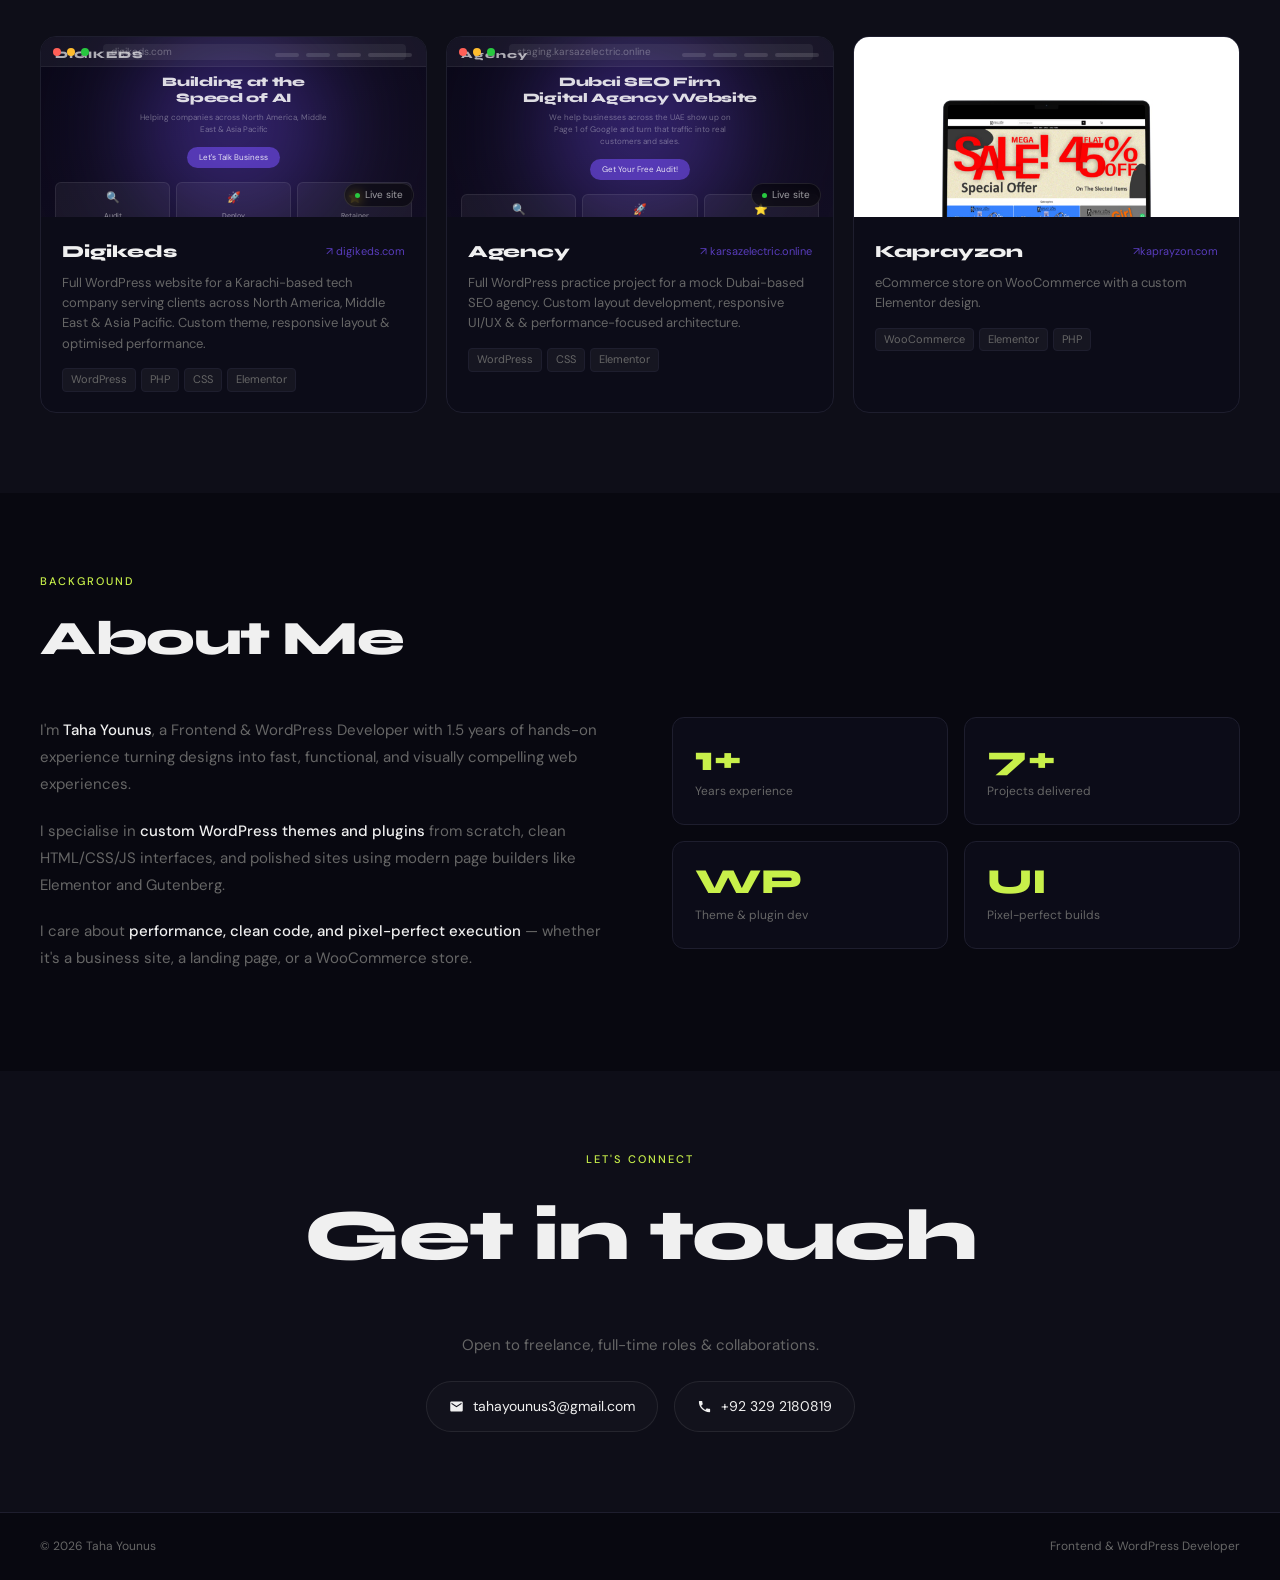
==== commit 52cf32a5: "Add files via upload SEO link added" ====
--- a/index.html
+++ b/index.html
@@ -1,2 +1,2 @@
-<!doctype html><html lang="en"><head><meta content="Taha Younus | Web & React Developer Portfolio"name=title><meta content="BSCS student and professional Web Developer specializing in React JS, UI/UX design, and CMS development. Check out my latest projects and skills."name=description><meta content="Taha Younus, Web Developer, React Developer, UI/UX Designer, Portfolio, BSCS, JavaScript, CMS Developer"name=keywords><meta content="Taha Younus"name=author><meta content="index, follow"name=robots><meta content=website property=og:type><meta content=https://tahayounus-codebase.github.io/ property=og:url><meta content="Taha Younus | Web & React Developer"property=og:title><meta content="Explore the portfolio of Taha Younus, a passionate Web Developer and UI/UX enthusiast."property=og:description><meta content=assets/og-image.jpg property=og:image>``` --- ### 3. Twitter Meta Tags LinkedIn aur Twitter par share karne ke liye ye tags kaam aate hain. ```html<meta content=summary_large_image property=twitter:card><meta content=https://tahayounus-codebase.github.io/ property=twitter:url><meta content="Taha Younus | Portfolio"property=twitter:title><meta content="Web Developer & React Specialist building modern digital experiences."property=twitter:description><meta content=assets/og-image.jpg property=twitter:image><meta charset="UTF-8" /><meta name="viewport" content="width=device-width, initial-scale=1.0" /><title>TY.Portfolio</title><link rel="stylesheet" href="./assets/style.css" /><link rel="stylesheet" href="./assets/responsive.css" /><link rel="icon" type="image/svg+xml" 
+<!doctype html><html lang="en"><head>google-site-verification: google319c36ea393a322a.html<meta content="Taha Younus | Web & React Developer Portfolio"name=title><meta content="BSCS student and professional Web Developer specializing in React JS, UI/UX design, and CMS development. Check out my latest projects and skills."name=description><meta content="Taha Younus, Web Developer, React Developer, UI/UX Designer, Portfolio, BSCS, JavaScript, CMS Developer"name=keywords><meta content="Taha Younus"name=author><meta content="index, follow"name=robots><meta content=website property=og:type><meta content=https://tahayounus-codebase.github.io/ property=og:url><meta content="Taha Younus | Web & React Developer"property=og:title><meta content="Explore the portfolio of Taha Younus, a passionate Web Developer and UI/UX enthusiast."property=og:description><meta content=assets/og-image.jpg property=og:image>``` --- ### 3. Twitter Meta Tags LinkedIn aur Twitter par share karne ke liye ye tags kaam aate hain. ```html<meta content=summary_large_image property=twitter:card><meta content=https://tahayounus-codebase.github.io/ property=twitter:url><meta content="Taha Younus | Portfolio"property=twitter:title><meta content="Web Developer & React Specialist building modern digital experiences."property=twitter:description><meta content=assets/og-image.jpg property=twitter:image><meta charset="UTF-8" /><meta name="viewport" content="width=device-width, initial-scale=1.0" /><title>TY.Portfolio</title><link rel="stylesheet" href="./assets/style.css" /><link rel="stylesheet" href="./assets/responsive.css" /><link rel="icon" type="image/svg+xml" 
   href="data:image/svg+xml,<svg xmlns='http://www.w3.org/2000/svg' viewBox='0 0 100 100'><circle cx='50' cy='50' r='48' fill='%23111'/><text x='50%25' y='52%25' dominant-baseline='central' text-anchor='middle' font-family='sans-serif' font-weight='900' font-size='42' fill='%23ffffff'>TY<tspan fill='%23c8f04a'>.</tspan></text></svg>"></head><body><div class="cursor-outline"></div><div class="orb orb1"></div><div class="orb orb2"></div><div class="orb orb1"></div><div class="orb orb2"></div><div class="orb orb3"></div><div class="grid-overlay"></div><canvas id="bgc"></canvas><div class="wrap"><nav><div class="logo">TY<span class="logo-dot">.</span></div><div class="nav-right"><ul class="nav-links"><li><a href="#skills">Skills</a></li><li><a href="#projects">Projects</a></li><li><a href="#about">About</a></li><li><a href="#contact">Contact</a></li></ul><button class="mode-btn" id="modeBtn">☀ Light</button></div></nav><section class="hero"><div class="hero-badge"><span class="badge-dot"></span> Available for work </div><h1 class="hero-title"> Taha<br /><span class="hero-title-accent">Younus.</span></h1><p class="hero-sub"> Frontend &amp; WordPress Developer crafting fast, beautiful web experiences — from custom themes to pixel-perfect UIs. </p><div class="hero-btns"><a href="#projects" class="btn btn-primary">View my work</a><a href="#contact" class="btn btn-outline">Get in touch</a></div></section><section class="section" id="skills"><div class="sr"><p class="section-label">What I work with</p></div><div class="sr d1"><h2 class="section-title">Skills &amp; Tools</h2></div><div class="skills-wrap sr d2"><div class="skill-card"><p class="skill-cat">Frontend</p><h3>Core Web</h3><div class="tags"><span class="tag">HTML5</span><span class="tag">CSS3</span><span class="tag">JavaScript</span><span class="tag">Bootstrap</span></div></div><div class="skill-card"><p class="skill-cat">CMS</p><h3>WordPress</h3><div class="tags"><span class="tag">Theme Dev</span><span class="tag">Plugin Dev</span><span class="tag">PHP</span><span class="tag">MySQL</span><span class="tag">ACF</span><span class="tag">WooCommerce</span></div></div><div class="skill-card"><p class="skill-cat">Builders</p><h3>Visual Tools</h3><div class="tags"><span class="tag">Elementor</span><span class="tag">Gutenberg</span><span class="tag">Divi</span><span class="tag">WPBakery</span></div></div><div class="skill-card"><p class="skill-cat">Workflow</p><h3>Dev Tools</h3><div class="tags"><span class="tag">Git</span><span class="tag">GitHub</span><span class="tag">VS Code</span><span class="tag">Figma</span><span class="tag">cPanel</span></div></div></div></section><section class="section projects-section" id="projects"><div class="sr"><p class="section-label">Selected work</p></div><div class="sr d1"><h2 class="section-title">Projects</h2></div><div class="proj-grid"><div class="proj-card sr-s d1"><div class="proj-thumb t1"><div class="proj-glow"></div><div class="browser-bar"><span class="bdot r"></span><span class="bdot y"></span><span class="bdot g"></span><div class="url-bar">digikeds.com</div></div><div class="site-preview"><div class="fake-nav"><div class="fake-logo">DIGIKEDS</div><div class="fake-links"><div class="fake-link"></div><div class="fake-link"></div><div class="fake-link"></div><div class="fake-link" style="width:44px"></div></div></div><div class="fake-hero"><div class="fake-h1">Building at the<br />Speed of AI</div><div class="fake-sub"> Helping companies across North America, Middle East &amp; Asia Pacific </div><div class="fake-cta">Let's Talk Business</div></div><div class="fake-cards"><div class="fake-card"><div class="fake-icon">🔍</div><div class="fake-card-t">Audit</div></div><div class="fake-card"><div class="fake-icon">🚀</div><div class="fake-card-t">Deploy</div></div><div class="fake-card"><div class="fake-icon">⭐</div><div class="fake-card-t">Retainer</div></div></div></div><div class="live-badge"><span class="live-dot"></span> Live site </div></div><div class="proj-info"><div class="proj-meta"><h3>Digikeds</h3><a class="proj-ext-link" href="https://digikeds.com" target="_blank" rel="noopener" >↗ digikeds.com</a ></div><p> Full WordPress website for a Karachi-based tech company serving clients across North America, Middle East &amp; Asia Pacific. Custom theme, responsive layout &amp; optimised performance. </p><div class="proj-tech"><span>WordPress</span><span>PHP</span><span>CSS</span><span>Elementor</span></div></div></div><div class="proj-card sr-s d2"><div class="proj-thumb t1"><div class="proj-glow"></div><div class="browser-bar"><span class="bdot r"></span><span class="bdot y"></span><span class="bdot g"></span><div class="url-bar">staging.karsazelectric.online</div></div><div class="site-preview"><div class="fake-nav"><div class="fake-logo">Agency</div><div class="fake-links"><div class="fake-link"></div><div class="fake-link"></div><div class="fake-link"></div><div class="fake-link" style="width:44px"></div></div></div><div class="fake-hero"><div class="fake-h1"> Dubai SEO Firm<br />Digital Agency Website </div><div class="fake-sub"> We help businesses across the UAE show up on Page 1 of Google and turn that traffic into real customers and sales. </div><div class="fake-cta">Get Your Free Audit!</div></div><div class="fake-cards"><div class="fake-card"><div class="fake-icon">🔍</div><div class="fake-card-t">Audit</div></div><div class="fake-card"><div class="fake-icon">🚀</div><div class="fake-card-t">Deploy</div></div><div class="fake-card"><div class="fake-icon">⭐</div><div class="fake-card-t">Retainer</div></div></div></div><div class="live-badge"><span class="live-dot"></span> Live site </div></div><div class="proj-info"><div class="proj-meta"><h3>Agency</h3><a class="proj-ext-link" href="https://staging.karsazelectric.online" target="_blank" rel="noopener" >↗ karsazelectric.online</a ></div><p> Full WordPress practice project for a mock Dubai-based SEO agency. Custom layout development, responsive UI/UX &amp; & performance-focused architecture. </p><div class="proj-tech"><span>WordPress</span><span>CSS</span><span>Elementor</span></div></div></div><div class="proj-card sr-s d3"><div class="proj-thumb t3"><img src="./assets/smartmockups_lzhh2l6t.jpg" width="100%" alt="" /></div><div class="proj-info"><div class="proj-meta"><h3>Kaprayzon</h3><a class="proj-ext-link" href="https://staging.karsazelectric.online" target="_blank" rel="noopener" >↗kaprayzon.com</a ></div><p> eCommerce store on WooCommerce with a custom Elementor design. </p><div class="proj-tech"><span>WooCommerce</span><span>Elementor</span><span>PHP</span></div></div></div></div></section><section class="section" id="about"><div class="sr"><p class="section-label">Background</p></div><div class="sr d1"><h2 class="section-title">About Me</h2></div><div class="about-grid"><div class="about-text sr-l d2"><p> I'm <strong>Taha Younus</strong>, a Frontend &amp; WordPress Developer with 1.5 years of hands-on experience turning designs into fast, functional, and visually compelling web experiences. </p><p> I specialise in <strong>custom WordPress themes and plugins</strong> from scratch, clean HTML/CSS/JS interfaces, and polished sites using modern page builders like Elementor and Gutenberg. </p><p> I care about <strong >performance, clean code, and pixel-perfect execution</strong > — whether it's a business site, a landing page, or a WooCommerce store. </p></div><div class="stats-grid sr-r d2"><div class="stat-card"><div class="stat-num">1+</div><div class="stat-lbl">Years experience</div></div><div class="stat-card"><div class="stat-num">7+</div><div class="stat-lbl">Projects delivered</div></div><div class="stat-card"><div class="stat-num">WP</div><div class="stat-lbl">Theme &amp; plugin dev</div></div><div class="stat-card"><div class="stat-num">UI</div><div class="stat-lbl">Pixel-perfect builds</div></div></div></div></section><section class="section contact-section" id="contact"><div class="sr"><p class="section-label">Let's connect</p></div><div class="sr d1"><h2 class="section-title">Get in touch</h2></div><p class="contact-desc sr d2"> Open to freelance, full-time roles &amp; collaborations. </p><div class="contact-wrap sr d3"><a class="contact-link" href="mailto:tahayounus3@gmail.com"><svg viewBox="0 0 24 24"><path d="M20 4H4c-1.1 0-2 .9-2 2v12c0 1.1.9 2 2 2h16c1.1 0 2-.9 2-2V6c0-1.1-.9-2-2-2zm0 4-8 5-8-5V6l8 5 8-5v2z" /></svg> tahayounus3@gmail.com </a><a class="contact-link" href="tel:+923292180819"><svg viewBox="0 0 24 24"><path d="M6.6 10.8c1.4 2.8 3.8 5.1 6.6 6.6l2.2-2.2c.3-.3.7-.4 1-.2 1.1.4 2.3.6 3.6.6.6 0 1 .4 1 1V20c0 .6-.4 1-1 1-9.4 0-17-7.6-17-17 0-.6.4-1 1-1h3.5c.6 0 1 .4 1 1 0 1.3.2 2.5.6 3.6.1.3 0 .7-.2 1L6.6 10.8z" /></svg> +92 329 2180819 </a></div></section><footer><span>© 2026 Taha Younus</span><span>Frontend &amp; WordPress Developer</span></footer></div><script src="./assets/script.js"></script></body></html>
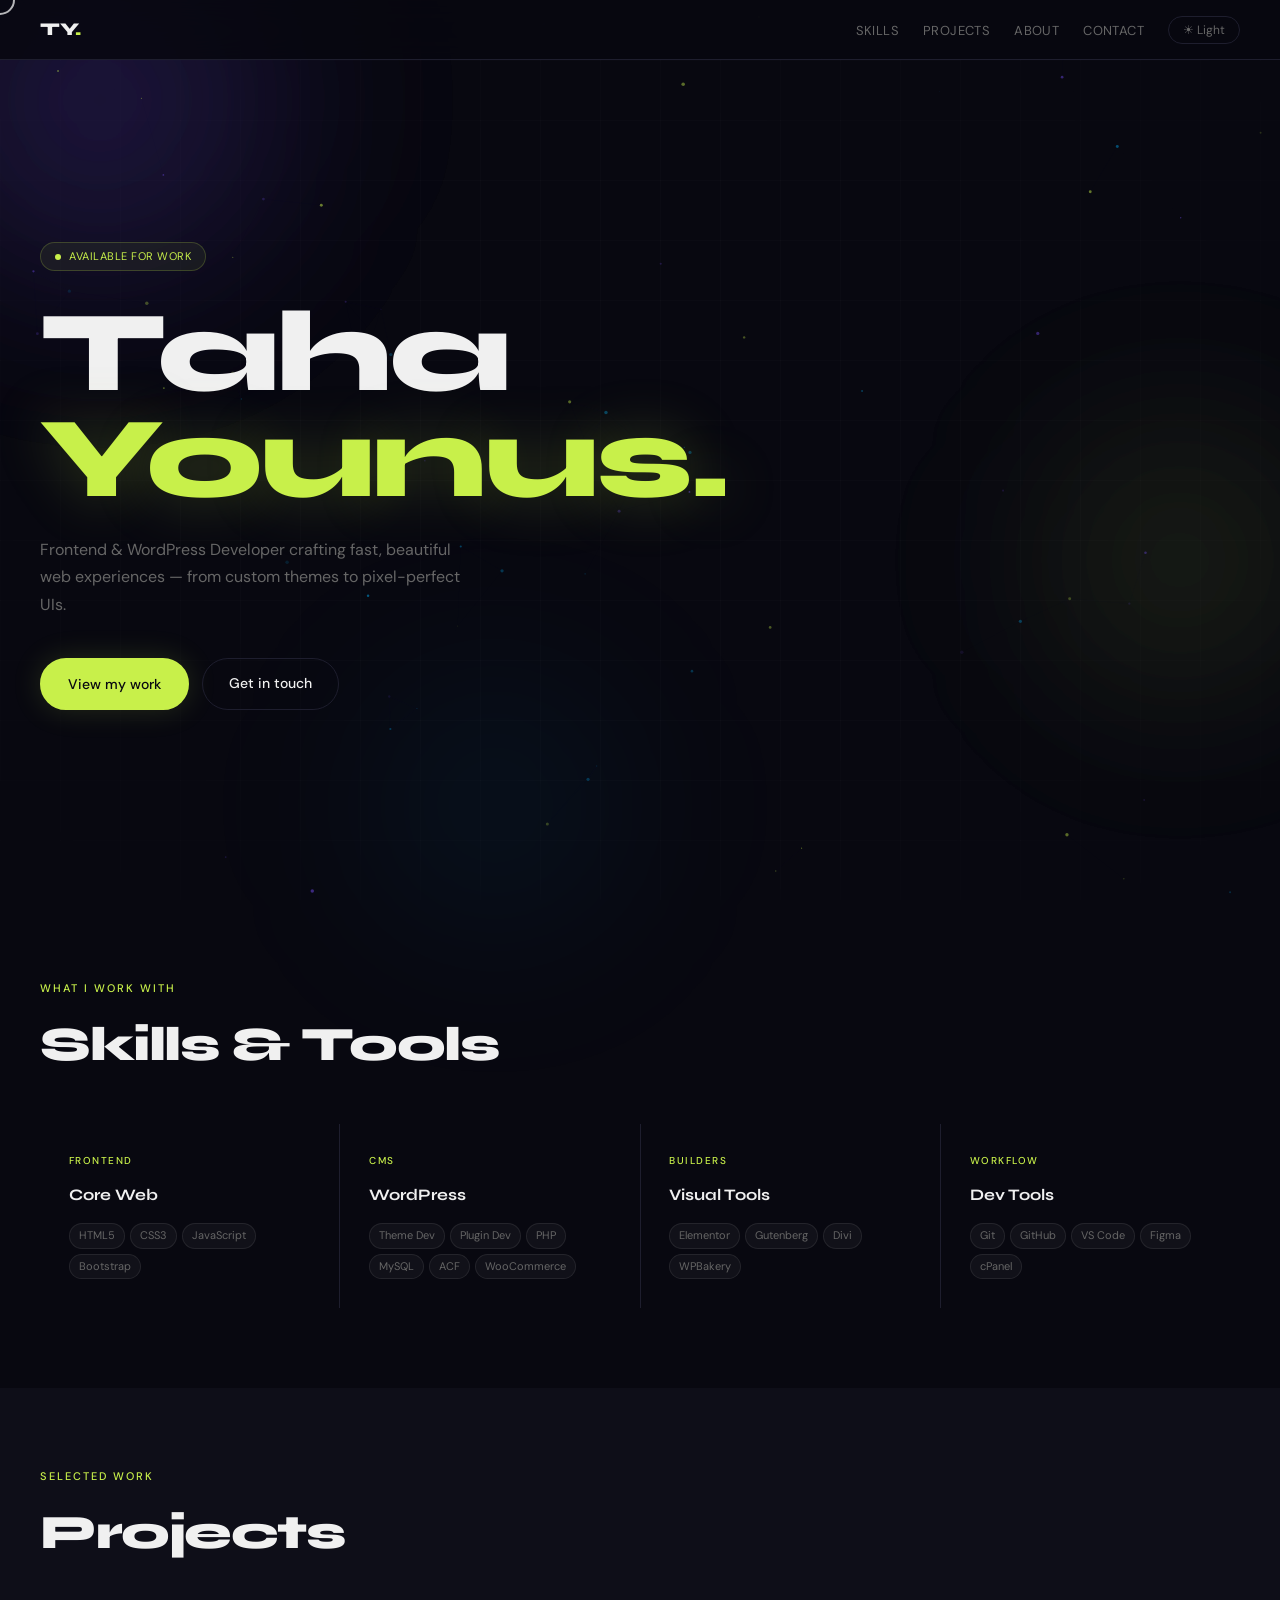
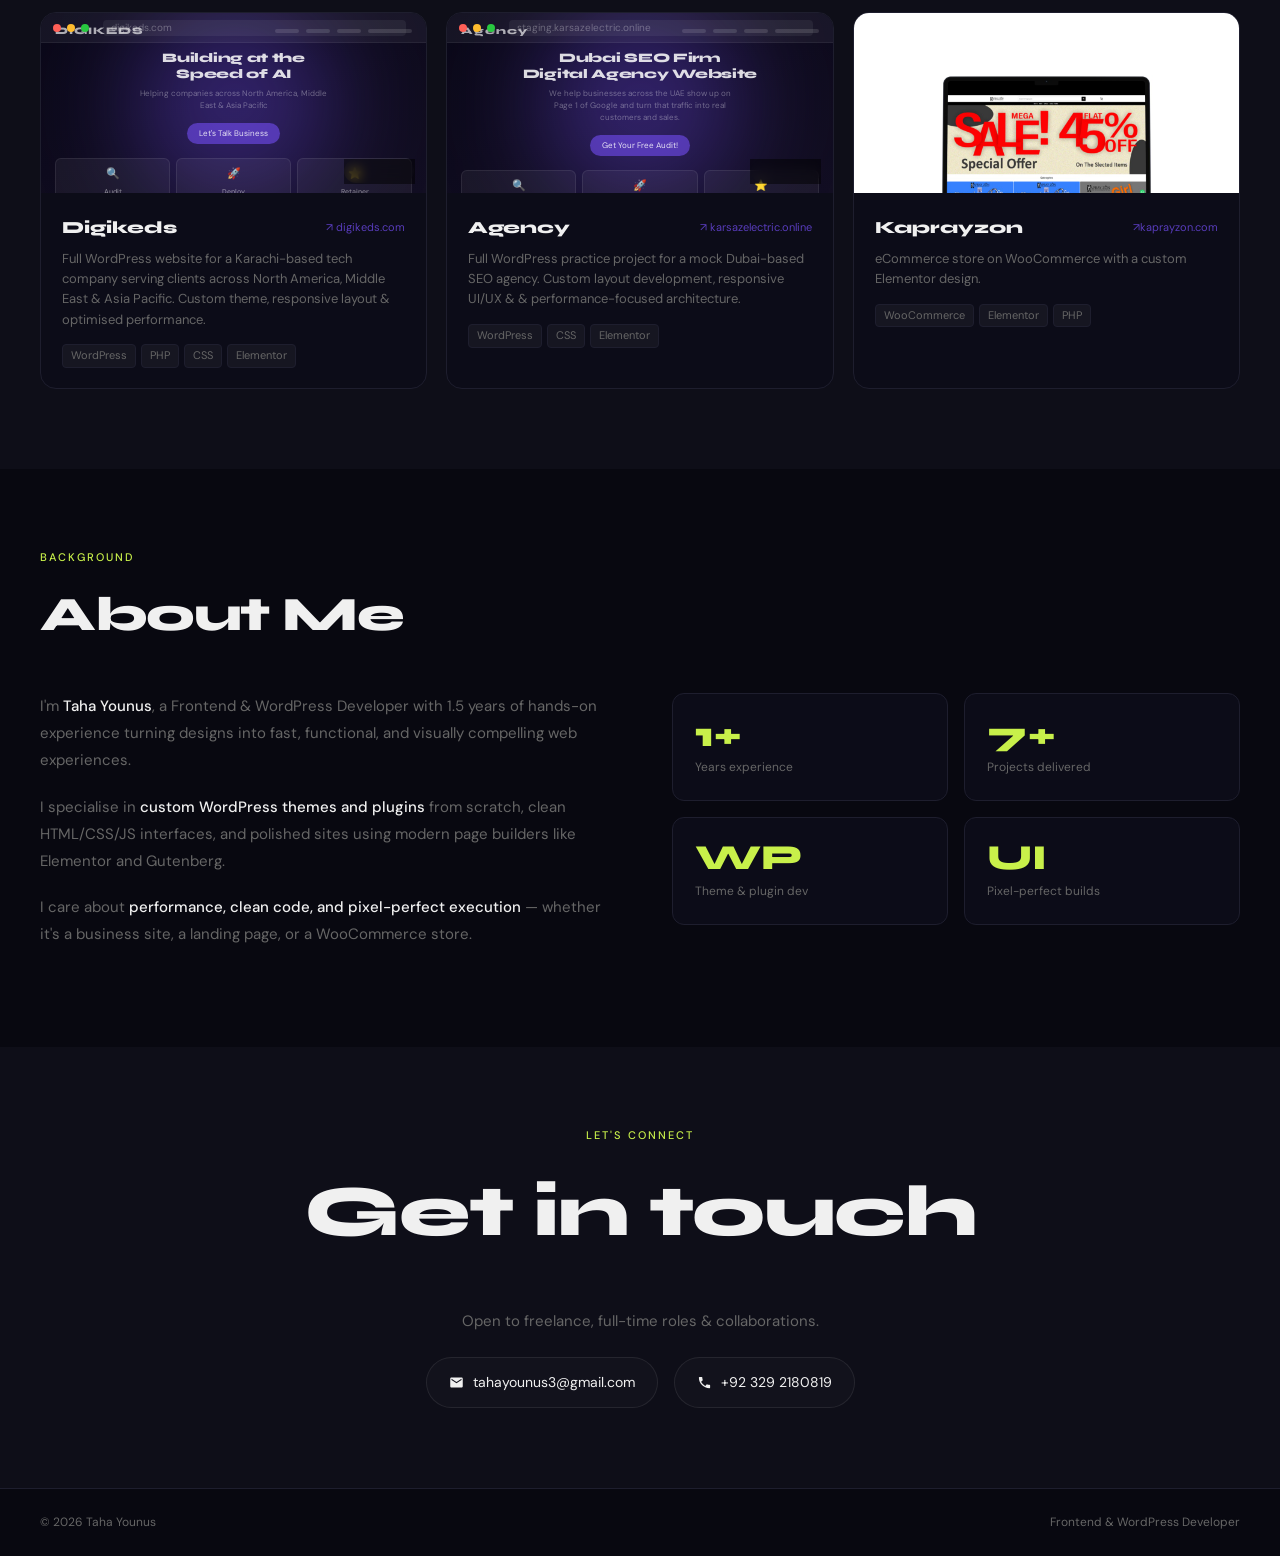
==== commit 6e695771: "google search console fle added" ====
--- a/index.html
+++ b/index.html
@@ -1,2 +1,273 @@
-<!doctype html><html lang="en"><head>google-site-verification: google319c36ea393a322a.html<meta content="Taha Younus | Web & React Developer Portfolio"name=title><meta content="BSCS student and professional Web Developer specializing in React JS, UI/UX design, and CMS development. Check out my latest projects and skills."name=description><meta content="Taha Younus, Web Developer, React Developer, UI/UX Designer, Portfolio, BSCS, JavaScript, CMS Developer"name=keywords><meta content="Taha Younus"name=author><meta content="index, follow"name=robots><meta content=website property=og:type><meta content=https://tahayounus-codebase.github.io/ property=og:url><meta content="Taha Younus | Web & React Developer"property=og:title><meta content="Explore the portfolio of Taha Younus, a passionate Web Developer and UI/UX enthusiast."property=og:description><meta content=assets/og-image.jpg property=og:image>``` --- ### 3. Twitter Meta Tags LinkedIn aur Twitter par share karne ke liye ye tags kaam aate hain. ```html<meta content=summary_large_image property=twitter:card><meta content=https://tahayounus-codebase.github.io/ property=twitter:url><meta content="Taha Younus | Portfolio"property=twitter:title><meta content="Web Developer & React Specialist building modern digital experiences."property=twitter:description><meta content=assets/og-image.jpg property=twitter:image><meta charset="UTF-8" /><meta name="viewport" content="width=device-width, initial-scale=1.0" /><title>TY.Portfolio</title><link rel="stylesheet" href="./assets/style.css" /><link rel="stylesheet" href="./assets/responsive.css" /><link rel="icon" type="image/svg+xml" 
-  href="data:image/svg+xml,<svg xmlns='http://www.w3.org/2000/svg' viewBox='0 0 100 100'><circle cx='50' cy='50' r='48' fill='%23111'/><text x='50%25' y='52%25' dominant-baseline='central' text-anchor='middle' font-family='sans-serif' font-weight='900' font-size='42' fill='%23ffffff'>TY<tspan fill='%23c8f04a'>.</tspan></text></svg>"></head><body><div class="cursor-outline"></div><div class="orb orb1"></div><div class="orb orb2"></div><div class="orb orb1"></div><div class="orb orb2"></div><div class="orb orb3"></div><div class="grid-overlay"></div><canvas id="bgc"></canvas><div class="wrap"><nav><div class="logo">TY<span class="logo-dot">.</span></div><div class="nav-right"><ul class="nav-links"><li><a href="#skills">Skills</a></li><li><a href="#projects">Projects</a></li><li><a href="#about">About</a></li><li><a href="#contact">Contact</a></li></ul><button class="mode-btn" id="modeBtn">☀ Light</button></div></nav><section class="hero"><div class="hero-badge"><span class="badge-dot"></span> Available for work </div><h1 class="hero-title"> Taha<br /><span class="hero-title-accent">Younus.</span></h1><p class="hero-sub"> Frontend &amp; WordPress Developer crafting fast, beautiful web experiences — from custom themes to pixel-perfect UIs. </p><div class="hero-btns"><a href="#projects" class="btn btn-primary">View my work</a><a href="#contact" class="btn btn-outline">Get in touch</a></div></section><section class="section" id="skills"><div class="sr"><p class="section-label">What I work with</p></div><div class="sr d1"><h2 class="section-title">Skills &amp; Tools</h2></div><div class="skills-wrap sr d2"><div class="skill-card"><p class="skill-cat">Frontend</p><h3>Core Web</h3><div class="tags"><span class="tag">HTML5</span><span class="tag">CSS3</span><span class="tag">JavaScript</span><span class="tag">Bootstrap</span></div></div><div class="skill-card"><p class="skill-cat">CMS</p><h3>WordPress</h3><div class="tags"><span class="tag">Theme Dev</span><span class="tag">Plugin Dev</span><span class="tag">PHP</span><span class="tag">MySQL</span><span class="tag">ACF</span><span class="tag">WooCommerce</span></div></div><div class="skill-card"><p class="skill-cat">Builders</p><h3>Visual Tools</h3><div class="tags"><span class="tag">Elementor</span><span class="tag">Gutenberg</span><span class="tag">Divi</span><span class="tag">WPBakery</span></div></div><div class="skill-card"><p class="skill-cat">Workflow</p><h3>Dev Tools</h3><div class="tags"><span class="tag">Git</span><span class="tag">GitHub</span><span class="tag">VS Code</span><span class="tag">Figma</span><span class="tag">cPanel</span></div></div></div></section><section class="section projects-section" id="projects"><div class="sr"><p class="section-label">Selected work</p></div><div class="sr d1"><h2 class="section-title">Projects</h2></div><div class="proj-grid"><div class="proj-card sr-s d1"><div class="proj-thumb t1"><div class="proj-glow"></div><div class="browser-bar"><span class="bdot r"></span><span class="bdot y"></span><span class="bdot g"></span><div class="url-bar">digikeds.com</div></div><div class="site-preview"><div class="fake-nav"><div class="fake-logo">DIGIKEDS</div><div class="fake-links"><div class="fake-link"></div><div class="fake-link"></div><div class="fake-link"></div><div class="fake-link" style="width:44px"></div></div></div><div class="fake-hero"><div class="fake-h1">Building at the<br />Speed of AI</div><div class="fake-sub"> Helping companies across North America, Middle East &amp; Asia Pacific </div><div class="fake-cta">Let's Talk Business</div></div><div class="fake-cards"><div class="fake-card"><div class="fake-icon">🔍</div><div class="fake-card-t">Audit</div></div><div class="fake-card"><div class="fake-icon">🚀</div><div class="fake-card-t">Deploy</div></div><div class="fake-card"><div class="fake-icon">⭐</div><div class="fake-card-t">Retainer</div></div></div></div><div class="live-badge"><span class="live-dot"></span> Live site </div></div><div class="proj-info"><div class="proj-meta"><h3>Digikeds</h3><a class="proj-ext-link" href="https://digikeds.com" target="_blank" rel="noopener" >↗ digikeds.com</a ></div><p> Full WordPress website for a Karachi-based tech company serving clients across North America, Middle East &amp; Asia Pacific. Custom theme, responsive layout &amp; optimised performance. </p><div class="proj-tech"><span>WordPress</span><span>PHP</span><span>CSS</span><span>Elementor</span></div></div></div><div class="proj-card sr-s d2"><div class="proj-thumb t1"><div class="proj-glow"></div><div class="browser-bar"><span class="bdot r"></span><span class="bdot y"></span><span class="bdot g"></span><div class="url-bar">staging.karsazelectric.online</div></div><div class="site-preview"><div class="fake-nav"><div class="fake-logo">Agency</div><div class="fake-links"><div class="fake-link"></div><div class="fake-link"></div><div class="fake-link"></div><div class="fake-link" style="width:44px"></div></div></div><div class="fake-hero"><div class="fake-h1"> Dubai SEO Firm<br />Digital Agency Website </div><div class="fake-sub"> We help businesses across the UAE show up on Page 1 of Google and turn that traffic into real customers and sales. </div><div class="fake-cta">Get Your Free Audit!</div></div><div class="fake-cards"><div class="fake-card"><div class="fake-icon">🔍</div><div class="fake-card-t">Audit</div></div><div class="fake-card"><div class="fake-icon">🚀</div><div class="fake-card-t">Deploy</div></div><div class="fake-card"><div class="fake-icon">⭐</div><div class="fake-card-t">Retainer</div></div></div></div><div class="live-badge"><span class="live-dot"></span> Live site </div></div><div class="proj-info"><div class="proj-meta"><h3>Agency</h3><a class="proj-ext-link" href="https://staging.karsazelectric.online" target="_blank" rel="noopener" >↗ karsazelectric.online</a ></div><p> Full WordPress practice project for a mock Dubai-based SEO agency. Custom layout development, responsive UI/UX &amp; & performance-focused architecture. </p><div class="proj-tech"><span>WordPress</span><span>CSS</span><span>Elementor</span></div></div></div><div class="proj-card sr-s d3"><div class="proj-thumb t3"><img src="./assets/smartmockups_lzhh2l6t.jpg" width="100%" alt="" /></div><div class="proj-info"><div class="proj-meta"><h3>Kaprayzon</h3><a class="proj-ext-link" href="https://staging.karsazelectric.online" target="_blank" rel="noopener" >↗kaprayzon.com</a ></div><p> eCommerce store on WooCommerce with a custom Elementor design. </p><div class="proj-tech"><span>WooCommerce</span><span>Elementor</span><span>PHP</span></div></div></div></div></section><section class="section" id="about"><div class="sr"><p class="section-label">Background</p></div><div class="sr d1"><h2 class="section-title">About Me</h2></div><div class="about-grid"><div class="about-text sr-l d2"><p> I'm <strong>Taha Younus</strong>, a Frontend &amp; WordPress Developer with 1.5 years of hands-on experience turning designs into fast, functional, and visually compelling web experiences. </p><p> I specialise in <strong>custom WordPress themes and plugins</strong> from scratch, clean HTML/CSS/JS interfaces, and polished sites using modern page builders like Elementor and Gutenberg. </p><p> I care about <strong >performance, clean code, and pixel-perfect execution</strong > — whether it's a business site, a landing page, or a WooCommerce store. </p></div><div class="stats-grid sr-r d2"><div class="stat-card"><div class="stat-num">1+</div><div class="stat-lbl">Years experience</div></div><div class="stat-card"><div class="stat-num">7+</div><div class="stat-lbl">Projects delivered</div></div><div class="stat-card"><div class="stat-num">WP</div><div class="stat-lbl">Theme &amp; plugin dev</div></div><div class="stat-card"><div class="stat-num">UI</div><div class="stat-lbl">Pixel-perfect builds</div></div></div></div></section><section class="section contact-section" id="contact"><div class="sr"><p class="section-label">Let's connect</p></div><div class="sr d1"><h2 class="section-title">Get in touch</h2></div><p class="contact-desc sr d2"> Open to freelance, full-time roles &amp; collaborations. </p><div class="contact-wrap sr d3"><a class="contact-link" href="mailto:tahayounus3@gmail.com"><svg viewBox="0 0 24 24"><path d="M20 4H4c-1.1 0-2 .9-2 2v12c0 1.1.9 2 2 2h16c1.1 0 2-.9 2-2V6c0-1.1-.9-2-2-2zm0 4-8 5-8-5V6l8 5 8-5v2z" /></svg> tahayounus3@gmail.com </a><a class="contact-link" href="tel:+923292180819"><svg viewBox="0 0 24 24"><path d="M6.6 10.8c1.4 2.8 3.8 5.1 6.6 6.6l2.2-2.2c.3-.3.7-.4 1-.2 1.1.4 2.3.6 3.6.6.6 0 1 .4 1 1V20c0 .6-.4 1-1 1-9.4 0-17-7.6-17-17 0-.6.4-1 1-1h3.5c.6 0 1 .4 1 1 0 1.3.2 2.5.6 3.6.1.3 0 .7-.2 1L6.6 10.8z" /></svg> +92 329 2180819 </a></div></section><footer><span>© 2026 Taha Younus</span><span>Frontend &amp; WordPress Developer</span></footer></div><script src="./assets/script.js"></script></body></html>+<!doctype html>
+<html lang="en">
+
+<head>
+  <meta name="google-site-verification" content="google319c36ea393a322a.html"/>
+  <title>Taha Younus | Web & React Developer Portfolio</title>
+<meta name="title" content="Taha Younus | Web & React Developer Portfolio">
+<meta name="description" content="BSCS student and Web Developer specializing in React JS, UI/UX design, and digital experiences. View my projects and technical skills.">
+<meta name="keywords" content="Taha Younus, Web Developer, React Developer, UI/UX Designer, Portfolio, BSCS, JavaScript, Frontend Developer, Pakistan">
+<meta name="author" content="Taha Younus">
+<meta name="robots" content="index, follow">
+
+<meta property="og:type" content="website">
+<meta property="og:url" content="https://tahayounus-codebase.github.io/">
+<meta property="og:title" content="Taha Younus | Web & React Developer">
+<meta property="og:description" content="Explore my portfolio featuring modern web applications and UI/UX designs.">
+<meta property="og:image" content="https://tahayounus.github.io/assets/og-image.png">
+
+<meta property="twitter:card" content="summary_large_image">
+<meta property="twitter:url" content="https://www.linkedin.com/in/taha-younus-170b03229/">
+<meta property="twitter:title" content="Taha Younus | Portfolio">
+<meta property="twitter:description" content="Web Developer & React Specialist building modern digital experiences.">
+<meta property="twitter:image" content="https://tahayounus.github.io/assets/og-imageTwitter.png">
+<!-- CSS File -->
+  <link rel="stylesheet" href="./assets/style.css" />
+  <link rel="stylesheet" href="./assets/responsive.css" />
+  <link rel="icon" type="image/svg+xml"   href="data:image/svg+xml,<svg xmlns='http://www.w3.org/2000/svg' viewBox='0 0 100 100'><circle cx='50' cy='50' r='48' fill='%23111'/><text x='50%25' y='52%25' dominant-baseline='central' text-anchor='middle' font-family='sans-serif' font-weight='900' font-size='42' fill='%23ffffff'>TY<tspan fill='%23c8f04a'>.</tspan></text></svg>">
+</head>
+
+<body>
+  <div class="cursor-outline"></div>
+  <div class="orb orb1"></div>
+  <div class="orb orb2"></div>
+  <div class="orb orb1"></div>
+  <div class="orb orb2"></div>
+  <div class="orb orb3"></div>
+  <div class="grid-overlay"></div><canvas id="bgc"></canvas>
+  <div class="wrap">
+    <nav>
+      <div class="logo">TY<span class="logo-dot">.</span></div>
+      <div class="nav-right">
+        <ul class="nav-links">
+          <li><a href="#skills">Skills</a></li>
+          <li><a href="#projects">Projects</a></li>
+          <li><a href="#about">About</a></li>
+          <li><a href="#contact">Contact</a></li>
+        </ul><button class="mode-btn" id="modeBtn">☀ Light</button>
+      </div>
+    </nav>
+    <section class="hero">
+      <div class="hero-badge"><span class="badge-dot"></span> Available for work </div>
+      <h1 class="hero-title"> Taha<br /><span class="hero-title-accent">Younus.</span></h1>
+      <p class="hero-sub"> Frontend &amp; WordPress Developer crafting fast, beautiful web experiences — from custom
+        themes to pixel-perfect UIs. </p>
+      <div class="hero-btns"><a href="#projects" class="btn btn-primary">View my work</a><a href="#contact"
+          class="btn btn-outline">Get in touch</a></div>
+    </section>
+    <section class="section" id="skills">
+      <div class="sr">
+        <p class="section-label">What I work with</p>
+      </div>
+      <div class="sr d1">
+        <h2 class="section-title">Skills &amp; Tools</h2>
+      </div>
+      <div class="skills-wrap sr d2">
+        <div class="skill-card">
+          <p class="skill-cat">Frontend</p>
+          <h3>Core Web</h3>
+          <div class="tags"><span class="tag">HTML5</span><span class="tag">CSS3</span><span
+              class="tag">JavaScript</span><span class="tag">Bootstrap</span></div>
+        </div>
+        <div class="skill-card">
+          <p class="skill-cat">CMS</p>
+          <h3>WordPress</h3>
+          <div class="tags"><span class="tag">Theme Dev</span><span class="tag">Plugin Dev</span><span
+              class="tag">PHP</span><span class="tag">MySQL</span><span class="tag">ACF</span><span
+              class="tag">WooCommerce</span></div>
+        </div>
+        <div class="skill-card">
+          <p class="skill-cat">Builders</p>
+          <h3>Visual Tools</h3>
+          <div class="tags"><span class="tag">Elementor</span><span class="tag">Gutenberg</span><span
+              class="tag">Divi</span><span class="tag">WPBakery</span></div>
+        </div>
+        <div class="skill-card">
+          <p class="skill-cat">Workflow</p>
+          <h3>Dev Tools</h3>
+          <div class="tags"><span class="tag">Git</span><span class="tag">GitHub</span><span class="tag">VS
+              Code</span><span class="tag">Figma</span><span class="tag">cPanel</span></div>
+        </div>
+      </div>
+    </section>
+    <section class="section projects-section" id="projects">
+      <div class="sr">
+        <p class="section-label">Selected work</p>
+      </div>
+      <div class="sr d1">
+        <h2 class="section-title">Projects</h2>
+      </div>
+      <div class="proj-grid">
+        <div class="proj-card sr-s d1">
+          <div class="proj-thumb t1">
+            <div class="proj-glow"></div>
+            <div class="browser-bar"><span class="bdot r"></span><span class="bdot y"></span><span
+                class="bdot g"></span>
+              <div class="url-bar">digikeds.com</div>
+            </div>
+            <div class="site-preview">
+              <div class="fake-nav">
+                <div class="fake-logo">DIGIKEDS</div>
+                <div class="fake-links">
+                  <div class="fake-link"></div>
+                  <div class="fake-link"></div>
+                  <div class="fake-link"></div>
+                  <div class="fake-link" style="width:44px"></div>
+                </div>
+              </div>
+              <div class="fake-hero">
+                <div class="fake-h1">Building at the<br />Speed of AI</div>
+                <div class="fake-sub"> Helping companies across North America, Middle East &amp; Asia Pacific </div>
+                <div class="fake-cta">Let's Talk Business</div>
+              </div>
+              <div class="fake-cards">
+                <div class="fake-card">
+                  <div class="fake-icon">🔍</div>
+                  <div class="fake-card-t">Audit</div>
+                </div>
+                <div class="fake-card">
+                  <div class="fake-icon">🚀</div>
+                  <div class="fake-card-t">Deploy</div>
+                </div>
+                <div class="fake-card">
+                  <div class="fake-icon">⭐</div>
+                  <div class="fake-card-t">Retainer</div>
+                </div>
+              </div>
+            </div>
+            <div class="live-badge"><span class="live-dot"></span> Live site </div>
+          </div>
+          <div class="proj-info">
+            <div class="proj-meta">
+              <h3>Digikeds</h3><a class="proj-ext-link" href="https://digikeds.com" target="_blank" rel="noopener">↗
+                digikeds.com</a>
+            </div>
+            <p> Full WordPress website for a Karachi-based tech company serving clients across North America, Middle
+              East &amp; Asia Pacific. Custom theme, responsive layout &amp; optimised performance. </p>
+            <div class="proj-tech"><span>WordPress</span><span>PHP</span><span>CSS</span><span>Elementor</span></div>
+          </div>
+        </div>
+        <div class="proj-card sr-s d2">
+          <div class="proj-thumb t1">
+            <div class="proj-glow"></div>
+            <div class="browser-bar"><span class="bdot r"></span><span class="bdot y"></span><span
+                class="bdot g"></span>
+              <div class="url-bar">staging.karsazelectric.online</div>
+            </div>
+            <div class="site-preview">
+              <div class="fake-nav">
+                <div class="fake-logo">Agency</div>
+                <div class="fake-links">
+                  <div class="fake-link"></div>
+                  <div class="fake-link"></div>
+                  <div class="fake-link"></div>
+                  <div class="fake-link" style="width:44px"></div>
+                </div>
+              </div>
+              <div class="fake-hero">
+                <div class="fake-h1"> Dubai SEO Firm<br />Digital Agency Website </div>
+                <div class="fake-sub"> We help businesses across the UAE show up on Page 1 of Google and turn that
+                  traffic into real customers and sales. </div>
+                <div class="fake-cta">Get Your Free Audit!</div>
+              </div>
+              <div class="fake-cards">
+                <div class="fake-card">
+                  <div class="fake-icon">🔍</div>
+                  <div class="fake-card-t">Audit</div>
+                </div>
+                <div class="fake-card">
+                  <div class="fake-icon">🚀</div>
+                  <div class="fake-card-t">Deploy</div>
+                </div>
+                <div class="fake-card">
+                  <div class="fake-icon">⭐</div>
+                  <div class="fake-card-t">Retainer</div>
+                </div>
+              </div>
+            </div>
+            <div class="live-badge"><span class="live-dot"></span> Live site </div>
+          </div>
+          <div class="proj-info">
+            <div class="proj-meta">
+              <h3>Agency</h3><a class="proj-ext-link" href="https://staging.karsazelectric.online" target="_blank"
+                rel="noopener">↗ karsazelectric.online</a>
+            </div>
+            <p> Full WordPress practice project for a mock Dubai-based SEO agency. Custom layout development, responsive
+              UI/UX &amp; & performance-focused architecture. </p>
+            <div class="proj-tech"><span>WordPress</span><span>CSS</span><span>Elementor</span></div>
+          </div>
+        </div>
+        <div class="proj-card sr-s d3">
+          <div class="proj-thumb t3"><img src="./assets/smartmockups_lzhh2l6t.jpg" width="100%" alt="" /></div>
+          <div class="proj-info">
+            <div class="proj-meta">
+              <h3>Kaprayzon</h3><a class="proj-ext-link" href="https://staging.karsazelectric.online" target="_blank"
+                rel="noopener">↗kaprayzon.com</a>
+            </div>
+            <p> eCommerce store on WooCommerce with a custom Elementor design. </p>
+            <div class="proj-tech"><span>WooCommerce</span><span>Elementor</span><span>PHP</span></div>
+          </div>
+        </div>
+      </div>
+    </section>
+    <section class="section" id="about">
+      <div class="sr">
+        <p class="section-label">Background</p>
+      </div>
+      <div class="sr d1">
+        <h2 class="section-title">About Me</h2>
+      </div>
+      <div class="about-grid">
+        <div class="about-text sr-l d2">
+          <p> I'm <strong>Taha Younus</strong>, a Frontend &amp; WordPress Developer with 1.5 years of hands-on
+            experience turning designs into fast, functional, and visually compelling web experiences. </p>
+          <p> I specialise in <strong>custom WordPress themes and plugins</strong> from scratch, clean HTML/CSS/JS
+            interfaces, and polished sites using modern page builders like Elementor and Gutenberg. </p>
+          <p> I care about <strong>performance, clean code, and pixel-perfect execution</strong> — whether it's a
+            business site, a landing page, or a WooCommerce store. </p>
+        </div>
+        <div class="stats-grid sr-r d2">
+          <div class="stat-card">
+            <div class="stat-num">1+</div>
+            <div class="stat-lbl">Years experience</div>
+          </div>
+          <div class="stat-card">
+            <div class="stat-num">7+</div>
+            <div class="stat-lbl">Projects delivered</div>
+          </div>
+          <div class="stat-card">
+            <div class="stat-num">WP</div>
+            <div class="stat-lbl">Theme &amp; plugin dev</div>
+          </div>
+          <div class="stat-card">
+            <div class="stat-num">UI</div>
+            <div class="stat-lbl">Pixel-perfect builds</div>
+          </div>
+        </div>
+      </div>
+    </section>
+    <section class="section contact-section" id="contact">
+      <div class="sr">
+        <p class="section-label">Let's connect</p>
+      </div>
+      <div class="sr d1">
+        <h2 class="section-title">Get in touch</h2>
+      </div>
+      <p class="contact-desc sr d2"> Open to freelance, full-time roles &amp; collaborations. </p>
+      <div class="contact-wrap sr d3"><a class="contact-link" href="mailto:tahayounus3@gmail.com"><svg
+            viewBox="0 0 24 24">
+            <path
+              d="M20 4H4c-1.1 0-2 .9-2 2v12c0 1.1.9 2 2 2h16c1.1 0 2-.9 2-2V6c0-1.1-.9-2-2-2zm0 4-8 5-8-5V6l8 5 8-5v2z" />
+          </svg> tahayounus3@gmail.com </a>
+        <a class="contact-link" href="tel:+923292180819"><svg viewBox="0 0 24 24">
+            <path
+              d="M6.6 10.8c1.4 2.8 3.8 5.1 6.6 6.6l2.2-2.2c.3-.3.7-.4 1-.2 1.1.4 2.3.6 3.6.6.6 0 1 .4 1 1V20c0 .6-.4 1-1 1-9.4 0-17-7.6-17-17 0-.6.4-1 1-1h3.5c.6 0 1 .4 1 1 0 1.3.2 2.5.6 3.6.1.3 0 .7-.2 1L6.6 10.8z" />
+          </svg> +92 329 2180819 </a>
+      </div>
+    </section>
+    <footer><span>© 2026 Taha Younus</span><span>Frontend &amp; WordPress Developer</span></footer>
+  </div>
+  <script src="./assets/script.js"></script>
+</body>
+
+</html>
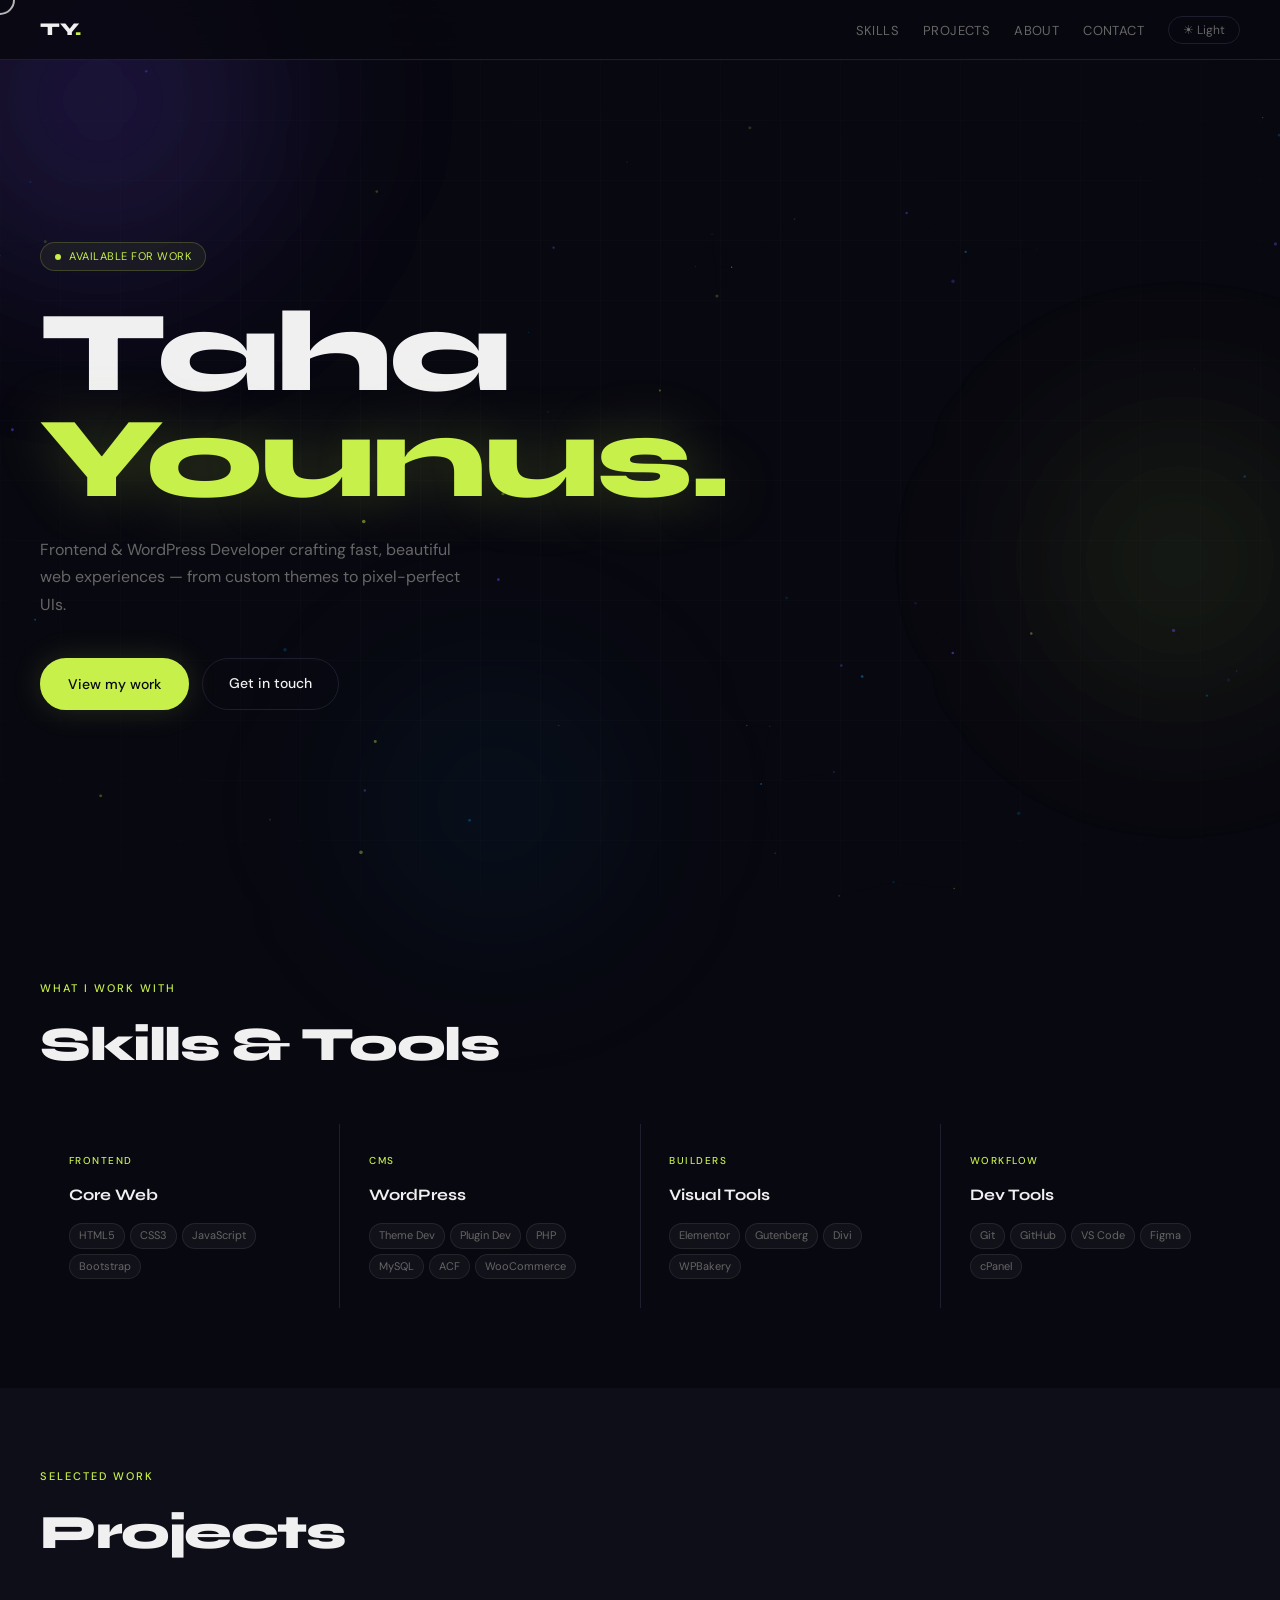
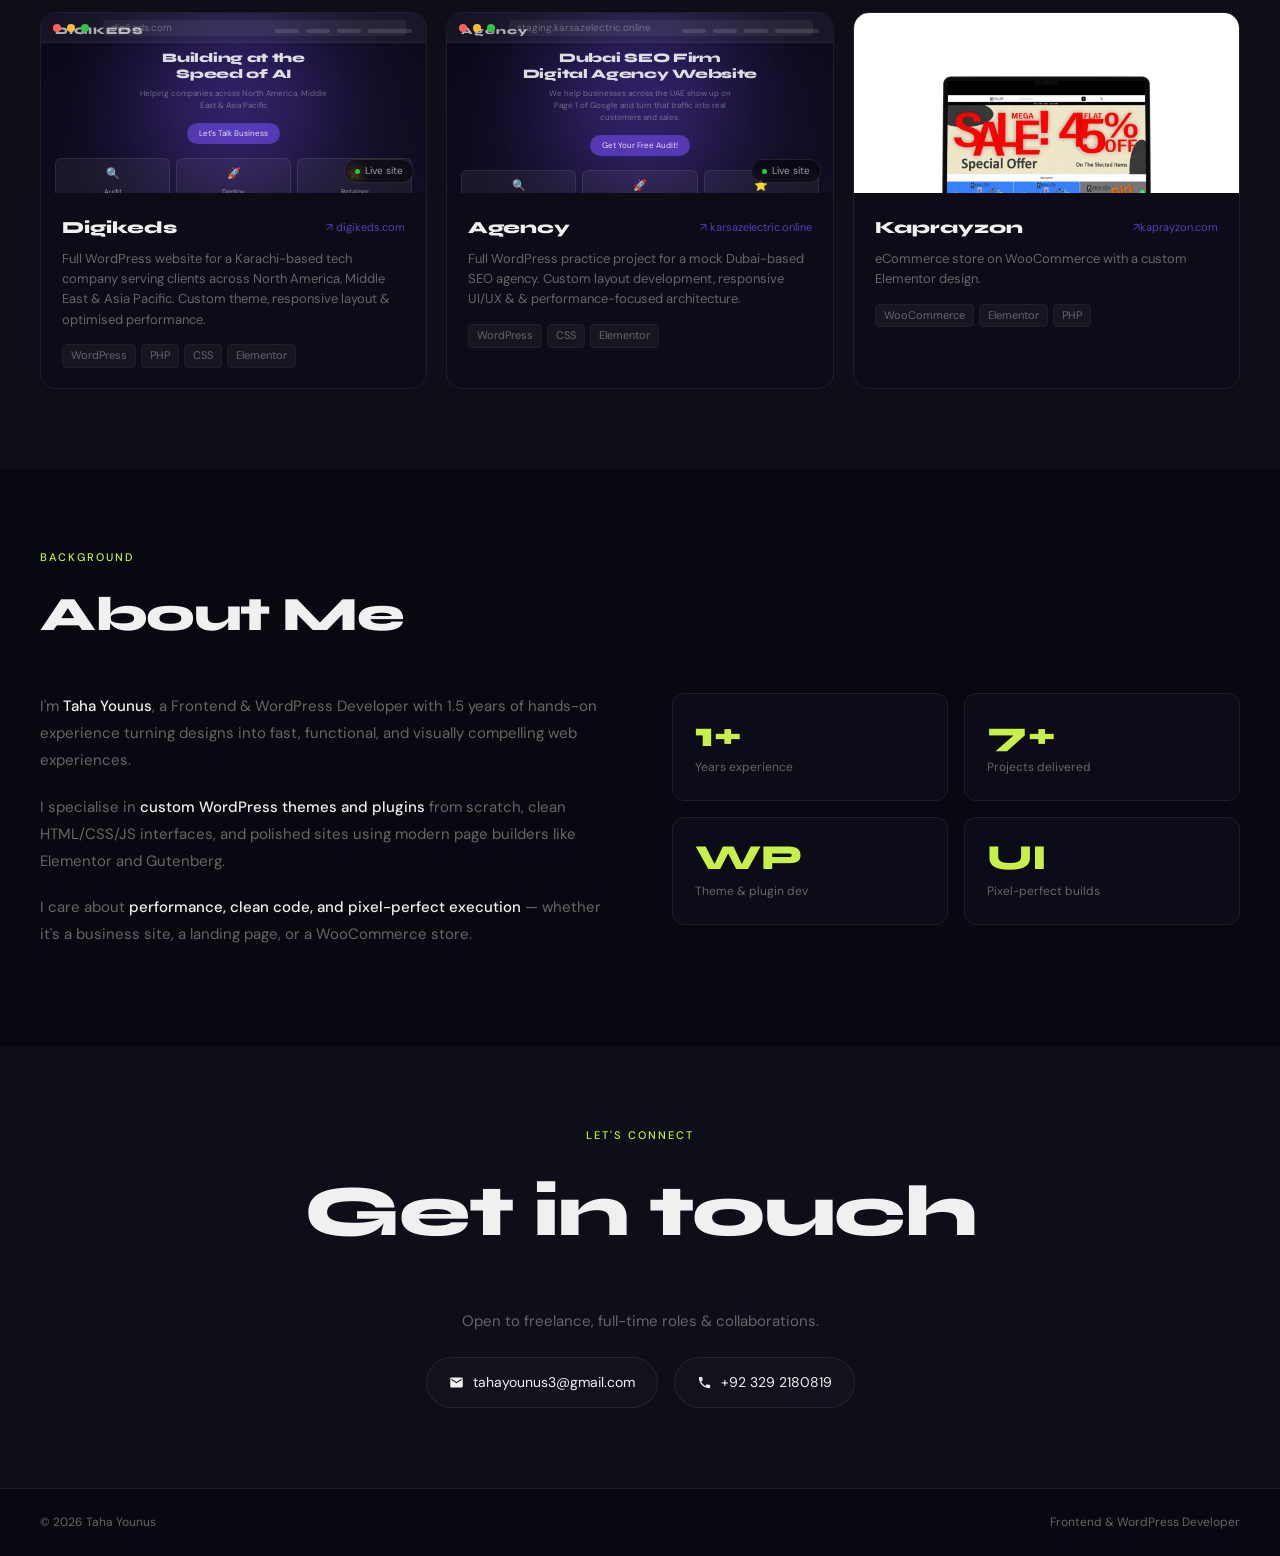
==== commit d3660da6: "Add files via upload" ====
--- a/index.html
+++ b/index.html
@@ -1,7 +1,19 @@
 <!doctype html>
 <html lang="en">
-
 <head>
+  <script type="application/ld+json">
+{
+  "@context": "https://schema.org",
+  "@type": "Person",
+  "name": "Taha Younus",
+  "jobTitle": "Web & React Developer",
+  "url": "https://tahayounus-codebase.github.io/",
+  "sameAs": [
+    "https://www.linkedin.com/in/taha-younus-170b03229/",
+    "https://github.com/tahayounus-codebase"
+  ]
+}
+</script>
   <meta name="google-site-verification" content="google319c36ea393a322a.html"/>
   <title>Taha Younus | Web & React Developer Portfolio</title>
 <meta name="title" content="Taha Younus | Web & React Developer Portfolio">
